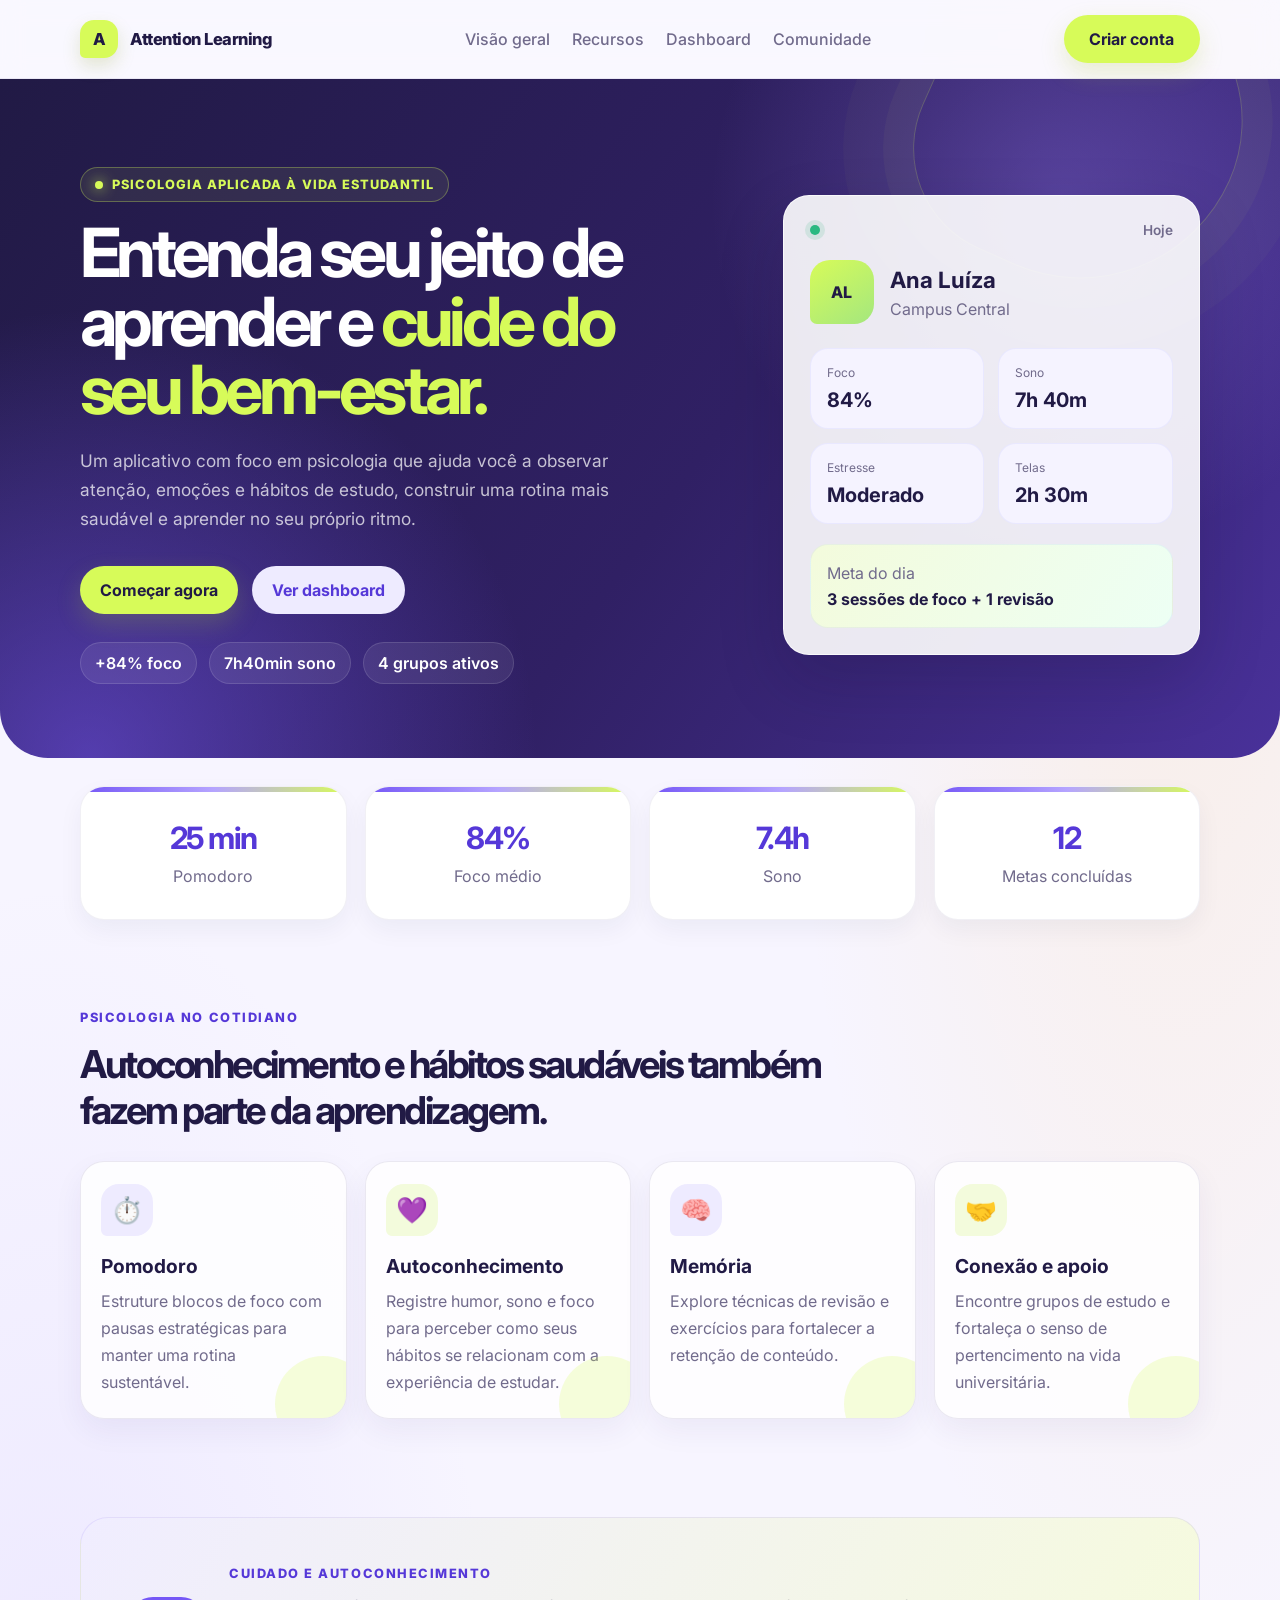
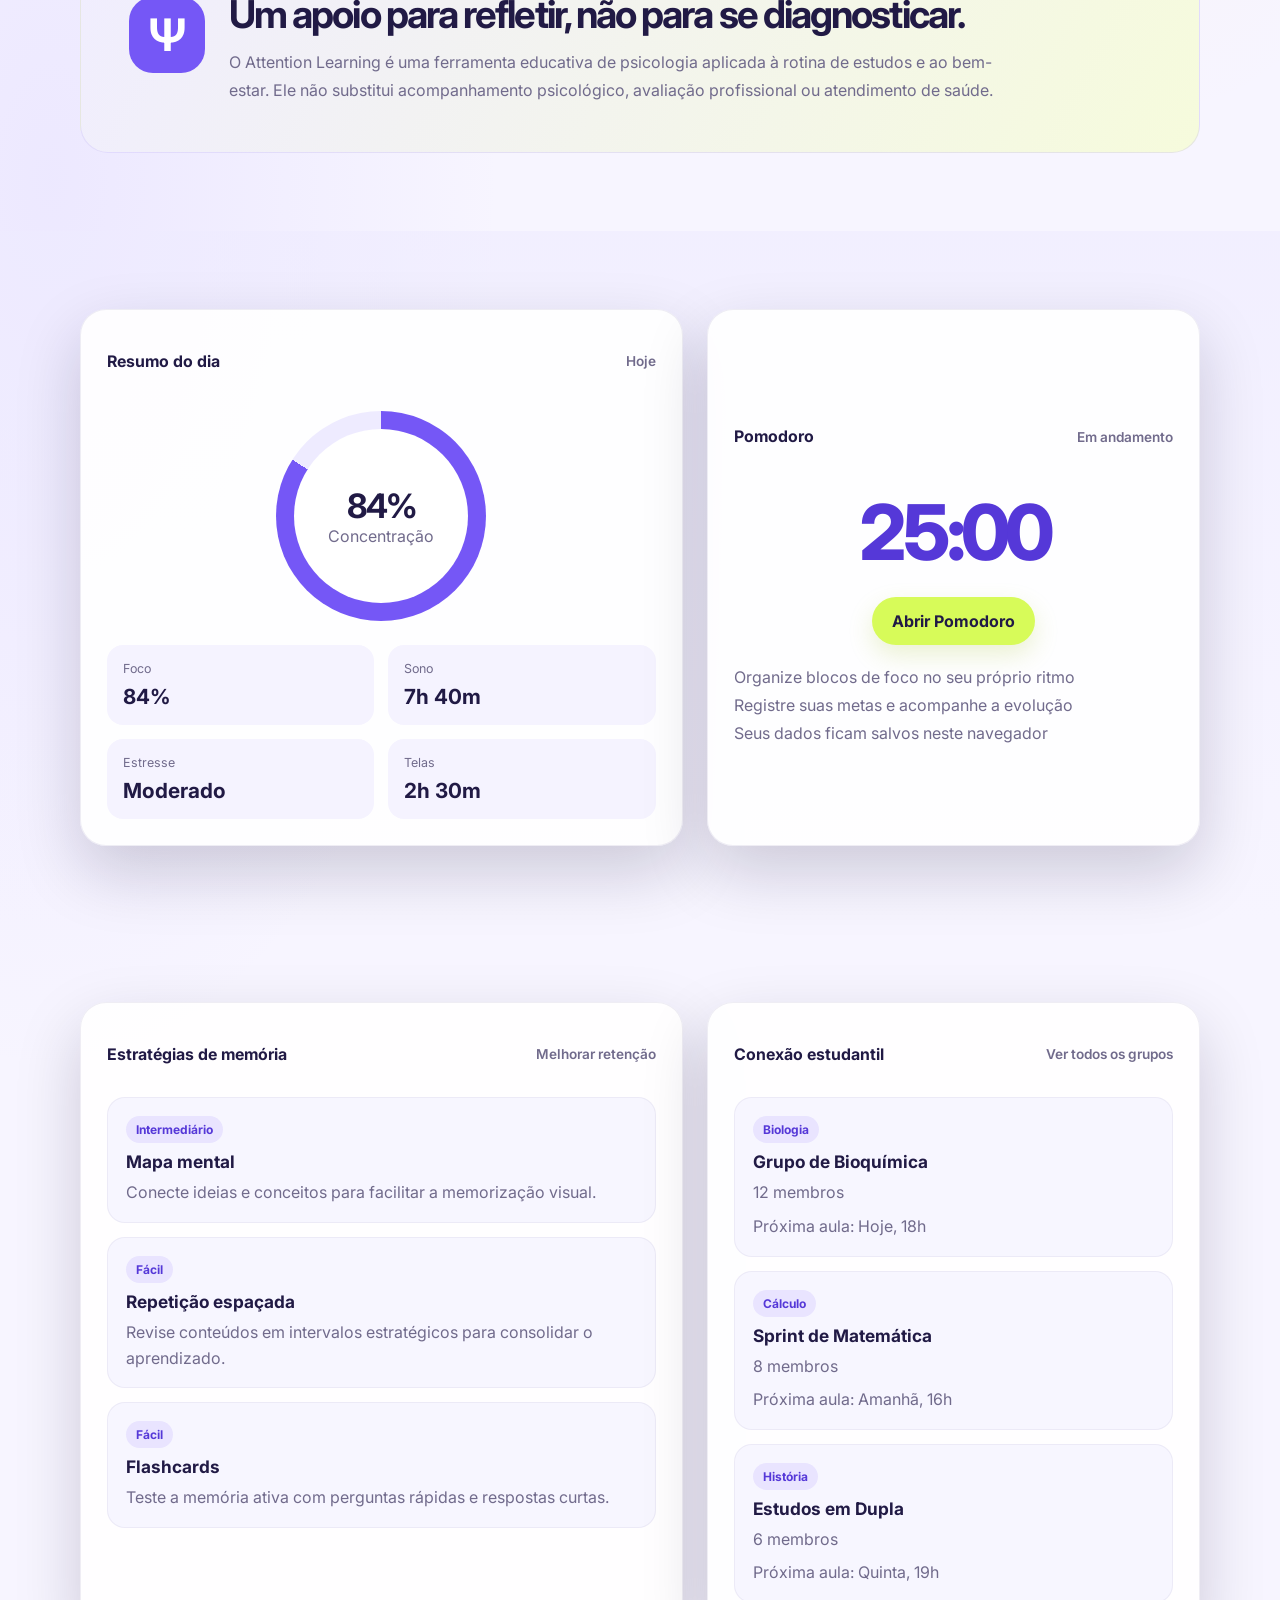
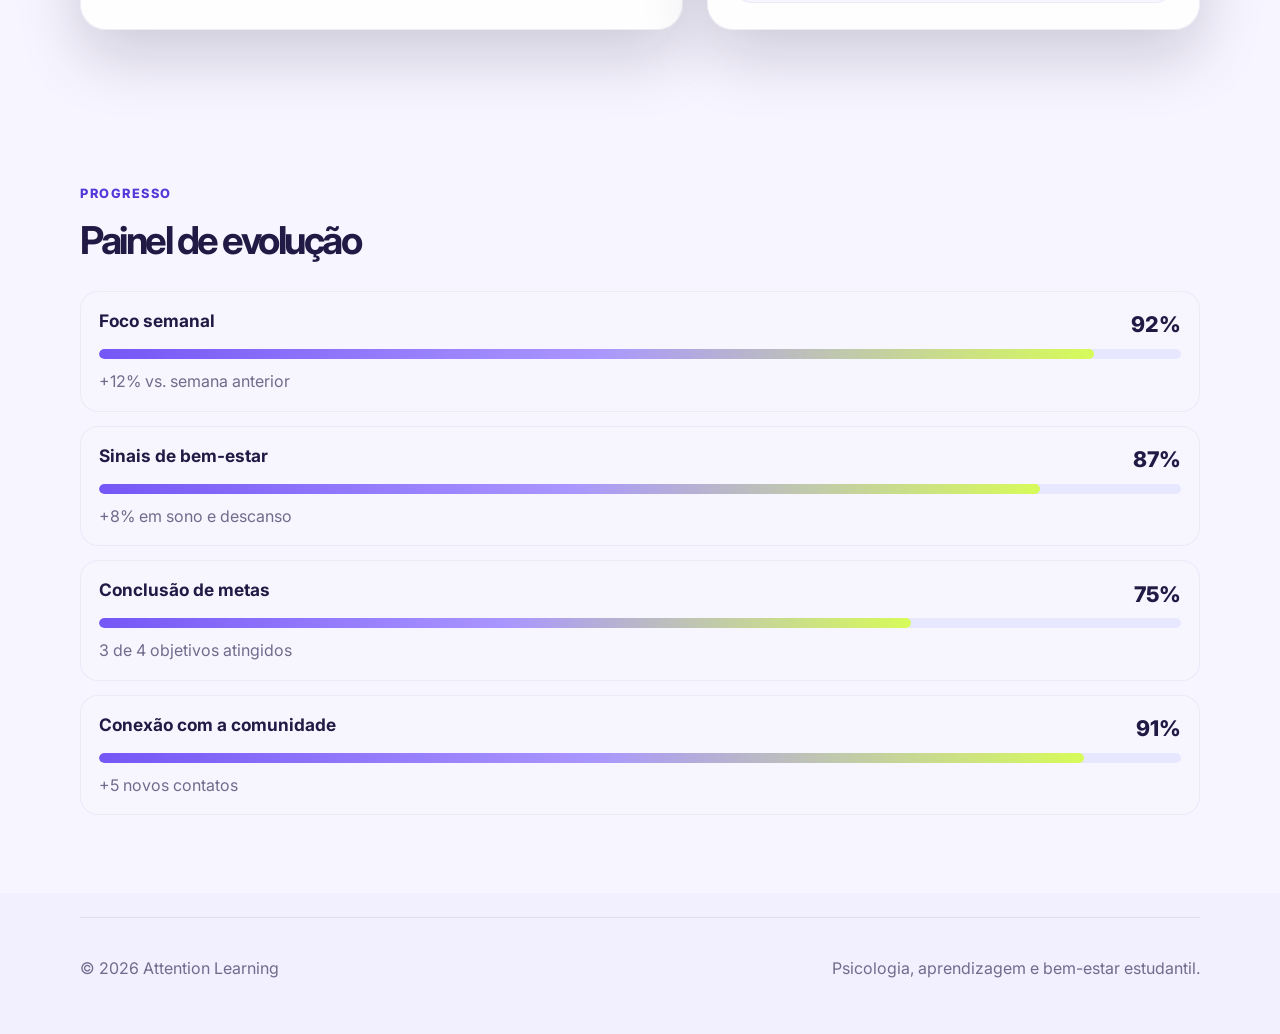
==== index.html @ 8633ffe1 "Publish responsive student website Co-authored-by: Copilot App <223556219+Copilot@users.noreply.gith" ====
<!DOCTYPE html>
<html lang="pt-BR">
  <head>
    <meta charset="UTF-8" />
    <meta name="viewport" content="width=device-width, initial-scale=1.0" />
    <title>Attention Learning</title>
    <meta
      name="description"
      content="Attention Learning é um aplicativo de psicologia aplicada à aprendizagem e ao bem-estar estudantil, com ferramentas de autoconhecimento e hábitos de estudo."
    />
    <link rel="preconnect" href="https://fonts.googleapis.com" />
    <link rel="preconnect" href="https://fonts.gstatic.com" crossorigin />
    <link
      href="https://fonts.googleapis.com/css2?family=Inter:wght@400;500;600;700;800;900&display=swap"
      rel="stylesheet"
    />
    <link rel="stylesheet" href="styles.css" />
  </head>
  <body>
    <header class="site-header">
      <div class="container nav-wrap">
        <div class="brand">
          <div class="brand-mark">A</div>
          <span>Attention Learning</span>
        </div>
        <nav class="main-nav" aria-label="Navegação principal">
          <a href="#overview">Visão geral</a>
          <a href="#features">Recursos</a>
          <a href="dashboard.html">Dashboard</a>
          <a href="comunidade.html">Comunidade</a>
        </nav>
        <a class="btn btn-primary" href="cadastro.html">Criar conta</a>
      </div>
    </header>

    <main>
      <section class="hero">
        <div class="container hero-grid">
          <div class="hero-copy">
            <p class="eyebrow">Psicologia aplicada à vida estudantil</p>
            <h1>Entenda seu jeito de aprender e <span class="headline-highlight">cuide do seu bem-estar.</span></h1>
            <p class="lead">
              Um aplicativo com foco em psicologia que ajuda você a observar atenção, emoções e hábitos
              de estudo, construir uma rotina mais saudável e aprender no seu próprio ritmo.
            </p>
            <div class="hero-actions">
              <a class="btn btn-primary" href="cadastro.html">Começar agora</a>
              <a class="btn btn-secondary" href="dashboard.html">Ver dashboard</a>
            </div>
            <ul class="hero-pills" aria-label="Principais indicadores">
              <li>+84% foco</li>
              <li>7h40min sono</li>
              <li>4 grupos ativos</li>
            </ul>
          </div>

          <div class="hero-card" aria-label="Resumo do aluno">
            <div class="card-topline">
              <span class="status-dot"></span>
              <span>Hoje</span>
            </div>
            <div class="student-profile">
              <div class="avatar">AL</div>
              <div>
                <h2 id="studentName">Ana Luíza</h2>
                <p id="studentCampus">Campus Central</p>
              </div>
            </div>

            <div class="metric-list" id="heroMetrics"></div>

            <div class="resolution-box">
              <span>Meta do dia</span>
              <strong>3 sessões de foco + 1 revisão</strong>
            </div>
          </div>
        </div>
      </section>

      <section id="overview" class="stats-band">
        <div class="container stats-grid">
          <article>
            <strong>25 min</strong>
            <span>Pomodoro</span>
          </article>
          <article>
            <strong>84%</strong>
            <span>Foco médio</span>
          </article>
          <article>
            <strong>7.4h</strong>
            <span>Sono</span>
          </article>
          <article>
            <strong>12</strong>
            <span>Metas concluídas</span>
          </article>
        </div>
      </section>

      <section id="features" class="section">
        <div class="container">
          <div class="section-heading">
            <p class="eyebrow">Psicologia no cotidiano</p>
            <h2>Autoconhecimento e hábitos saudáveis também fazem parte da aprendizagem.</h2>
          </div>
          <div class="feature-grid" id="featureGrid"></div>
        </div>
      </section>

      <section class="section psychology-note">
        <div class="container psychology-note-inner">
          <div class="psychology-symbol" aria-hidden="true">Ψ</div>
          <div>
            <p class="eyebrow">Cuidado e autoconhecimento</p>
            <h2>Um apoio para refletir, não para se diagnosticar.</h2>
            <p>O Attention Learning é uma ferramenta educativa de psicologia aplicada à rotina de estudos e ao bem-estar. Ele não substitui acompanhamento psicológico, avaliação profissional ou atendimento de saúde.</p>
          </div>
        </div>
      </section>

      <section id="dashboard" class="section alt-bg">
        <div class="container dashboard-grid">
          <div class="panel overview-panel">
            <div class="panel-header">
              <h3>Resumo do dia</h3>
              <span>Hoje</span>
            </div>
            <div class="ring-wrap">
              <div class="ring-chart">
                <div>
                  <strong>84%</strong>
                  <span>Concentração</span>
                </div>
              </div>
            </div>
            <div class="mini-metrics" id="daySummary"></div>
          </div>

          <div class="panel timer-panel">
            <div class="panel-header">
              <h3>Pomodoro</h3>
              <span>Em andamento</span>
            </div>
            <div class="timer-display" id="pomodoroTimer">25:00</div>
            <div class="timer-actions">
              <a class="btn btn-primary" href="dashboard.html">Abrir Pomodoro</a>
            </div>
            <ul class="timer-list">
              <li>Organize blocos de foco no seu próprio ritmo</li>
              <li>Registre suas metas e acompanhe a evolução</li>
              <li>Seus dados ficam salvos neste navegador</li>
            </ul>
          </div>
        </div>
      </section>

      <section class="section">
        <div class="container split-layout">
          <div class="panel memory-panel">
            <div class="panel-header">
              <h3>Estratégias de memória</h3>
              <span>Melhorar retenção</span>
            </div>
            <div id="memoryExercises" class="exercise-list"></div>
          </div>

          <div class="panel community-panel" id="community">
            <div class="panel-header">
              <h3>Conexão estudantil</h3>
              <a href="comunidade.html">Ver todos os grupos</a>
            </div>
            <div id="studyGroups" class="group-list"></div>
          </div>
        </div>
      </section>

      <section class="section progress-section">
        <div class="container">
          <div class="section-heading">
            <p class="eyebrow">Progresso</p>
            <h2>Painel de evolução</h2>
          </div>
          <div id="progressBoard" class="progress-board"></div>
        </div>
      </section>
    </main>

    <footer class="site-footer">
      <div class="container footer-row">
        <p>© <span id="currentYear"></span> Attention Learning</p>
        <p>Psicologia, aprendizagem e bem-estar estudantil.</p>
      </div>
    </footer>

    <script src="script.js"></script>
  </body>
</html>
---- styles.css ----
:root {
  --bg: #f5f7ff;
  --panel: #ffffff;
  --panel-alt: #eef3ff;
  --primary: #5b6cff;
  --primary-dark: #404fe3;
  --secondary: #1f2a44;
  --accent: #f9b84f;
  --success: #36b37e;
  --text: #1b2340;
  --muted: #677390;
  --border: rgba(36, 52, 90, 0.08);
  --shadow: 0 20px 45px rgba(57, 72, 145, 0.12);
}

* {
  box-sizing: border-box;
}

html {
  scroll-behavior: smooth;
}

body {
  margin: 0;
  font-family: "Inter", sans-serif;
  background: linear-gradient(180deg, #eef4ff 0%, #f8f9ff 100%);
  color: var(--text);
}

img {
  max-width: 100%;
  display: block;
}

a {
  color: inherit;
  text-decoration: none;
}

button {
  font: inherit;
  border: none;
  cursor: pointer;
}

.container {
  width: min(1120px, calc(100% - 32px));
  margin: 0 auto;
}

.site-header {
  position: sticky;
  top: 0;
  z-index: 10;
  backdrop-filter: blur(12px);
  background: rgba(245, 247, 255, 0.8);
  border-bottom: 1px solid var(--border);
}

.nav-wrap {
  display: flex;
  align-items: center;
  justify-content: space-between;
  min-height: 78px;
  gap: 20px;
}

.brand {
  display: inline-flex;
  align-items: center;
  gap: 12px;
  font-weight: 800;
  letter-spacing: -0.03em;
}

.brand-mark {
  display: grid;
  place-items: center;
  width: 38px;
  height: 38px;
  border-radius: 12px;
  background: linear-gradient(135deg, var(--primary), #7a8cff);
  color: white;
  box-shadow: var(--shadow);
}

.main-nav {
  display: flex;
  align-items: center;
  gap: 22px;
  color: var(--muted);
  font-weight: 500;
}

.main-nav a:hover {
  color: var(--text);
}

.btn {
  display: inline-flex;
  align-items: center;
  justify-content: center;
  min-width: 136px;
  height: 48px;
  padding: 0 20px;
  border-radius: 14px;
  font-weight: 700;
  transition: transform 0.2s ease, box-shadow 0.2s ease;
}

.btn:hover {
  transform: translateY(-1px);
}

.btn-primary {
  background: linear-gradient(135deg, var(--primary), #7a8cff);
  color: white;
  box-shadow: 0 16px 26px rgba(91, 108, 255, 0.28);
}

.btn-secondary {
  background: rgba(91, 108, 255, 0.08);
  color: var(--primary-dark);
}

.hero {
  padding: 72px 0 50px;
}

.hero-grid {
  display: grid;
  grid-template-columns: 1.2fr 0.8fr;
  gap: 24px;
  align-items: center;
}

.eyebrow {
  margin: 0 0 16px;
  color: var(--primary-dark);
  text-transform: uppercase;
  letter-spacing: 0.12em;
  font-size: 0.8rem;
  font-weight: 800;
}

.hero-copy h1 {
  margin: 0;
  font-size: clamp(2.5rem, 4vw, 4.5rem);
  line-height: 0.98;
  letter-spacing: -0.06em;
  max-width: 620px;
}

.lead {
  margin: 22px 0 0;
  max-width: 620px;
  font-size: 1.08rem;
  line-height: 1.7;
  color: var(--muted);
}

.hero-actions {
  display: flex;
  flex-wrap: wrap;
  gap: 14px;
  margin-top: 28px;
}

.hero-pills {
  margin: 28px 0 0;
  padding: 0;
  list-style: none;
  display: flex;
  flex-wrap: wrap;
  gap: 12px;
}

.hero-pills li {
  background: rgba(91, 108, 255, 0.08);
  color: var(--primary-dark);
  border: 1px solid rgba(91, 108, 255, 0.12);
  border-radius: 999px;
  padding: 10px 14px;
  font-weight: 600;
}

.hero-card,
.panel {
  background: rgba(255, 255, 255, 0.9);
  border: 1px solid var(--border);
  border-radius: 28px;
  box-shadow: var(--shadow);
}

.hero-card {
  padding: 22px;
}

.card-topline,
.panel-header {
  display: flex;
  justify-content: space-between;
  align-items: center;
  gap: 12px;
  color: var(--muted);
  font-size: 0.85rem;
  font-weight: 600;
}

.status-dot {
  display: inline-block;
  width: 10px;
  height: 10px;
  border-radius: 50%;
  background: var(--success);
  box-shadow: 0 0 0 5px rgba(54, 179, 126, 0.15);
}

.student-profile {
  display: flex;
  align-items: center;
  gap: 16px;
  margin-top: 22px;
}

.avatar {
  display: grid;
  place-items: center;
  width: 64px;
  height: 64px;
  border-radius: 20px;
  background: linear-gradient(135deg, #ffbf69, #ff8a7d);
  color: #18213b;
  font-weight: 800;
}

.student-profile h2 {
  margin: 0;
  font-size: 1.4rem;
}

.student-profile p {
  margin: 6px 0 0;
  color: var(--muted);
}

.metric-list {
  display: grid;
  grid-template-columns: repeat(2, minmax(0, 1fr));
  gap: 14px;
  margin-top: 24px;
}

.metric-item {
  background: var(--panel-alt);
  border: 1px solid rgba(91, 108, 255, 0.08);
  border-radius: 18px;
  padding: 16px;
}

.metric-item label {
  display: block;
  font-size: 0.75rem;
  color: var(--muted);
  margin-bottom: 8px;
}

.metric-item strong {
  font-size: 1.25rem;
}

.resolution-box {
  margin-top: 20px;
  padding: 18px 16px;
  background: linear-gradient(135deg, rgba(91, 108, 255, 0.08), rgba(101, 194, 255, 0.05));
  border-radius: 18px;
  border: 1px solid rgba(91, 108, 255, 0.08);
}

.resolution-box span {
  display: block;
  color: var(--muted);
  margin-bottom: 6px;
}

.stats-band {
  padding: 0 0 12px;
}

.stats-grid {
  display: grid;
  grid-template-columns: repeat(4, minmax(0, 1fr));
  gap: 18px;
}

.stats-grid article {
  display: flex;
  flex-direction: column;
  align-items: center;
  justify-content: center;
  gap: 10px;
  min-height: 120px;
  background: rgba(255, 255, 255, 0.75);
  border: 1px solid var(--border);
  border-radius: 22px;
  box-shadow: 0 10px 24px rgba(25, 39, 78, 0.05);
}

.stats-grid strong {
  font-size: clamp(1.5rem, 2vw, 2.1rem);
  letter-spacing: -0.05em;
}

.stats-grid span {
  color: var(--muted);
}

.section {
  padding: 64px 0;
}

.alt-bg {
  background: rgba(115, 128, 255, 0.03);
}

.section-heading {
  margin-bottom: 28px;
}

.section-heading h2 {
  margin: 0;
  font-size: clamp(2rem, 3vw, 3rem);
  letter-spacing: -0.065em;
}

.feature-grid {
  display: grid;
  grid-template-columns: repeat(4, minmax(0, 1fr));
  gap: 18px;
}

.feature-card {
  padding: 22px 20px;
  border-radius: 22px;
  background: rgba(255, 255, 255, 0.82);
  border: 1px solid var(--border);
  box-shadow: 0 10px 24px rgba(25, 39, 78, 0.04);
}

.feature-emoji {
  display: inline-grid;
  place-items: center;
  width: 52px;
  height: 52px;
  background: rgba(91, 108, 255, 0.08);
  border-radius: 16px;
  font-size: 1.6rem;
}

.feature-card h3 {
  margin: 18px 0 10px;
  font-size: 1.2rem;
}

.feature-card p {
  margin: 0;
  line-height: 1.7;
  color: var(--muted);
}

.dashboard-grid,
.split-layout {
  display: grid;
  grid-template-columns: 1.1fr 0.9fr;
  gap: 24px;
}

.panel {
  padding: 26px;
}

.ring-wrap {
  display: grid;
  place-items: center;
  margin: 24px 0;
}

.ring-chart {
  display: grid;
  place-items: center;
  width: 210px;
  height: 210px;
  border-radius: 50%;
  background: conic-gradient(var(--primary) 0 84%, rgba(91, 108, 255, 0.12) 84% 100%);
  position: relative;
}

.ring-chart::before {
  content: "";
  position: absolute;
  inset: 18px;
  border-radius: 50%;
  background: white;
}

.ring-chart div {
  position: relative;
  text-align: center;
  z-index: 1;
}

.ring-chart strong {
  display: block;
  font-size: 2.1rem;
  letter-spacing: -0.06em;
}

.ring-chart span {
  color: var(--muted);
}

.mini-metrics {
  display: grid;
  grid-template-columns: repeat(2, minmax(0, 1fr));
  gap: 14px;
}

.mini-metric {
  background: var(--panel-alt);
  border-radius: 16px;
  padding: 16px;
}

.mini-metric label {
  display: block;
  color: var(--muted);
  font-size: 0.78rem;
  margin-bottom: 8px;
}

.mini-metric strong {
  font-size: 1.3rem;
}

.timer-panel {
  display: flex;
  flex-direction: column;
  justify-content: center;
}

.timer-display {
  margin: 24px 0 18px;
  text-align: center;
  font-size: clamp(2.8rem, 6vw, 5rem);
  font-weight: 800;
  letter-spacing: -0.08em;
  color: var(--secondary);
}

.timer-actions {
  display: flex;
  gap: 12px;
  justify-content: center;
  flex-wrap: wrap;
}

.timer-list {
  list-style: none;
  margin: 22px 0 0;
  padding: 0;
  color: var(--muted);
  display: grid;
  gap: 8px;
}

.exercise-list,
.group-list,
.progress-board {
  display: grid;
  gap: 14px;
  margin-top: 18px;
}

.exercise-card,
.group-card,
.progress-card {
  background: var(--panel-alt);
  border: 1px solid rgba(91, 108, 255, 0.08);
  border-radius: 18px;
  padding: 18px 18px 16px;
}

.exercise-card h4,
.group-card h4,
.progress-card h4 {
  margin: 0 0 8px;
  font-size: 1.08rem;
}

.exercise-card .tag,
.group-card .tag {
  display: inline-block;
  margin-bottom: 8px;
  padding: 6px 10px;
  border-radius: 999px;
  background: rgba(91, 108, 255, 0.08);
  color: var(--primary-dark);
  font-size: 0.75rem;
  font-weight: 700;
}

.exercise-card p,
.group-card p,
.progress-card p {
  margin: 0;
  color: var(--muted);
  line-height: 1.6;
}

.group-card .meta {
  color: var(--muted);
  margin-top: 8px;
}

.progress-card {
  display: grid;
  grid-template-columns: 1fr auto;
  gap: 10px 18px;
  align-items: center;
}

.progress-value {
  font-size: 1.35rem;
  font-weight: 800;
}

.progress-bar {
  grid-column: 1 / -1;
  width: 100%;
  height: 10px;
  background: rgba(91, 108, 255, 0.1);
  border-radius: 999px;
  overflow: hidden;
}

.progress-track {
  display: block;
  height: 100%;
  border-radius: inherit;
  background: linear-gradient(90deg, var(--primary), #6ec8ff);
}

.site-footer {
  padding: 24px 0 40px;
}

.footer-row {
  display: flex;
  justify-content: space-between;
  gap: 12px;
  color: var(--muted);
  border-top: 1px solid var(--border);
  padding-top: 24px;
}

@media (max-width: 920px) {
  .hero-grid,
  .dashboard-grid,
  .split-layout,
  .feature-grid,
  .stats-grid {
    grid-template-columns: 1fr 1fr;
  }

  .hero-grid {
    grid-template-columns: 1fr;
  }

  .main-nav {
    display: flex;
    flex-wrap: wrap;
    justify-content: center;
    gap: 12px;
    font-size: 0.88rem;
  }
}

@media (max-width: 640px) {
  .feature-grid,
  .stats-grid,
  .dashboard-grid,
  .split-layout,
  .mini-metrics,
  .metric-list {
    grid-template-columns: 1fr;
  }

  .nav-wrap {
    min-height: 68px;
    flex-wrap: wrap;
    padding: 12px 0;
  }

  .brand {
    font-size: 0.9rem;
  }

  .nav-wrap > .btn {
    min-width: 110px;
    width: auto;
    height: 42px;
    padding: 0 12px;
    font-size: 0.85rem;
  }

  .main-nav {
    order: 3;
    width: 100%;
    justify-content: flex-start;
    overflow-x: auto;
    flex-wrap: nowrap;
    padding: 6px 0 2px;
  }

  .main-nav a {
    white-space: nowrap;
  }

  .hero {
    padding-top: 48px;
  }

  .hero-actions,
  .timer-actions,
  .footer-row {
    flex-direction: column;
    align-items: stretch;
  }

  .btn {
    width: 100%;
  }
}

.signup-layout {
  display: grid;
  grid-template-columns: 1fr 0.8fr;
  align-items: center;
  gap: 48px;
  min-height: 65vh;
}

.signup-intro h1,
.page-heading h1 {
  margin: 0;
  max-width: 720px;
  font-size: clamp(2.4rem, 5vw, 4rem);
  line-height: 1;
  letter-spacing: -0.065em;
}

.signup-note,
.storage-notice {
  margin-top: 24px;
  padding: 16px 18px;
  border: 1px solid rgba(91, 108, 255, 0.12);
  border-radius: 16px;
  background: rgba(91, 108, 255, 0.06);
  color: var(--muted);
  line-height: 1.6;
}

.signup-note strong {
  color: var(--text);
}

.signup-note p {
  margin: 6px 0 0;
}

.form-panel {
  display: grid;
  gap: 12px;
}

.form-panel h2 {
  margin: 0 0 8px;
}

.form-panel label,
.diary-form label,
.search-field span {
  color: var(--text);
  font-size: 0.9rem;
  font-weight: 700;
}

.form-panel input,
.diary-form input:not([type="range"]),
.diary-form select,
.search-field input,
.search-field select {
  width: 100%;
  min-height: 48px;
  padding: 0 14px;
  border: 1px solid rgba(36, 52, 90, 0.16);
  border-radius: 12px;
  background: #fff;
  color: var(--text);
  font: inherit;
}

.form-panel input:focus,
.diary-form input:focus,
.diary-form select:focus,
.search-field input:focus,
.search-field select:focus {
  outline: 3px solid rgba(91, 108, 255, 0.2);
  border-color: var(--primary);
}

.form-panel .btn,
.diary-form .btn {
  margin-top: 10px;
}

.form-message {
  min-height: 1.4em;
  margin: 0;
  color: var(--primary-dark);
  font-size: 0.9rem;
}

.form-footnote,
.muted-copy {
  color: var(--muted);
  font-size: 0.88rem;
  line-height: 1.6;
}

.form-footnote {
  margin: 0;
}

.page-heading {
  display: flex;
  justify-content: space-between;
  align-items: end;
  gap: 24px;
  margin-bottom: 24px;
}

.page-heading .lead {
  margin-top: 14px;
}

.dashboard-stats {
  margin: 24px auto;
}

.dashboard-workspace {
  grid-template-columns: 1fr 1fr;
  align-items: stretch;
}

.dashboard-workspace h2,
.dashboard-lower h2 {
  margin: 0;
  font-size: 1.25rem;
}

.timer-presets {
  display: flex;
  justify-content: center;
  gap: 10px;
  flex-wrap: wrap;
}

.preset-button {
  padding: 10px 14px;
  border: 1px solid rgba(91, 108, 255, 0.16);
  border-radius: 999px;
  background: transparent;
  color: var(--primary-dark);
  font-weight: 700;
}

.preset-button.is-active {
  background: var(--primary);
  border-color: var(--primary);
  color: white;
}

.goal-list {
  display: grid;
  gap: 12px;
  margin-top: 20px;
}

.goal-item {
  display: flex;
  align-items: flex-start;
  gap: 12px;
  padding: 16px;
  border: 1px solid var(--border);
  border-radius: 16px;
  background: #fbfcff;
  cursor: pointer;
}

.goal-item input {
  width: 20px;
  height: 20px;
  margin: 2px 0 0;
  accent-color: var(--primary);
}

.goal-item strong,
.goal-item small {
  display: block;
}

.goal-item small {
  margin-top: 5px;
  color: var(--muted);
}

.dashboard-lower {
  margin-top: 24px;
}

.diary-form {
  display: grid;
  gap: 12px;
  margin-top: 20px;
}

.diary-form input[type="range"] {
  width: 100%;
  accent-color: var(--primary);
}

.dashboard-page .progress-board {
  grid-template-columns: 1fr;
}

.community-tools {
  display: grid;
  grid-template-columns: 2fr 1fr;
  gap: 16px;
  margin: 28px 0 12px;
}

.search-field {
  display: grid;
  gap: 8px;
}

.community-grid {
  display: grid;
  grid-template-columns: repeat(3, minmax(0, 1fr));
  gap: 18px;
  margin-top: 18px;
}

.community-card {
  display: flex;
  flex-direction: column;
  align-items: flex-start;
  min-height: 250px;
}

.community-card h2 {
  margin: 0 0 10px;
  font-size: 1.2rem;
}

.community-card .meta {
  margin: 14px 0 18px;
}

.community-card .btn {
  margin-top: auto;
}

.empty-state {
  padding: 24px;
  border: 1px dashed rgba(36, 52, 90, 0.2);
  border-radius: 18px;
  color: var(--muted);
  text-align: center;
}

.storage-notice {
  margin: 0;
}

[hidden] {
  display: none !important;
}

@media (max-width: 920px) {
  .signup-layout,
  .community-grid {
    grid-template-columns: 1fr 1fr;
  }

  .signup-layout {
    gap: 24px;
  }

  .community-grid {
    grid-template-columns: repeat(2, minmax(0, 1fr));
  }
}

@media (max-width: 640px) {
  .signup-layout,
  .dashboard-workspace,
  .community-tools,
  .community-grid {
    grid-template-columns: 1fr;
  }

  .page-heading {
    align-items: stretch;
    flex-direction: column;
  }

  .page-heading .btn {
    width: 100%;
  }

  .community-card {
    min-height: auto;
  }
}

:root {
  --bg: #f7f5ff;
  --panel: #ffffff;
  --panel-alt: #f1efff;
  --primary: #7557f6;
  --primary-dark: #5538d8;
  --secondary: #211a45;
  --accent: #d7fb59;
  --success: #29b981;
  --text: #211a45;
  --muted: #716b8c;
  --border: rgba(57, 42, 117, 0.1);
  --shadow: 0 22px 55px rgba(48, 34, 111, 0.12);
}

body {
  background:
    radial-gradient(ellipse at 92% 10%, rgba(255, 202, 117, 0.18), transparent 25rem),
    radial-gradient(ellipse at 4% 42%, rgba(173, 155, 255, 0.14), transparent 28rem),
    #f7f5ff;
}

.site-header {
  background: rgba(250, 249, 255, 0.88);
  border-bottom-color: rgba(57, 42, 117, 0.08);
}

.brand {
  font-size: 1.03rem;
}

.brand-mark {
  border-radius: 14px 14px 14px 5px;
  background: var(--accent);
  color: var(--secondary);
  box-shadow: 0 8px 18px rgba(133, 153, 32, 0.2);
}

.main-nav a {
  position: relative;
  padding: 8px 0;
  transition: color 0.18s ease;
}

.main-nav a:hover,
.main-nav a[aria-current="page"] {
  color: var(--primary-dark);
}

.main-nav a[aria-current="page"]::after {
  position: absolute;
  right: 0;
  bottom: 1px;
  left: 0;
  height: 3px;
  border-radius: 99px;
  background: var(--accent);
  content: "";
}

.btn {
  border-radius: 999px;
}

.btn-primary {
  background: var(--accent);
  color: var(--secondary);
  box-shadow: 0 10px 24px rgba(169, 197, 50, 0.22);
}

.btn-primary:hover {
  box-shadow: 0 14px 28px rgba(169, 197, 50, 0.34);
}

.btn-secondary {
  background: #eeebff;
  color: var(--primary-dark);
}

.hero {
  position: relative;
  overflow: hidden;
  padding: 88px 0 74px;
  background:
    radial-gradient(circle at 83% 18%, rgba(161, 133, 255, 0.32), transparent 22rem),
    radial-gradient(circle at 7% 100%, rgba(119, 87, 246, 0.55), transparent 28rem),
    linear-gradient(125deg, #211a45 0%, #302064 55%, #49319a 100%);
  border-radius: 0 0 48px 48px;
}

.hero::after {
  position: absolute;
  top: -110px;
  right: max(2%, calc((100vw - 1200px) / 2));
  width: 310px;
  height: 310px;
  border: 1px solid rgba(215, 251, 89, 0.22);
  border-radius: 46% 54% 60% 40%;
  box-shadow: 0 0 0 30px rgba(215, 251, 89, 0.035), 0 0 0 70px rgba(215, 251, 89, 0.025);
  content: "";
  transform: rotate(24deg);
  pointer-events: none;
}

.hero-grid {
  position: relative;
  z-index: 1;
  gap: clamp(32px, 6vw, 82px);
}

.hero-copy .eyebrow {
  display: inline-flex;
  align-items: center;
  gap: 9px;
  padding: 9px 14px;
  border: 1px solid rgba(215, 251, 89, 0.3);
  border-radius: 999px;
  background: rgba(215, 251, 89, 0.08);
  color: var(--accent);
  letter-spacing: 0.08em;
}

.hero-copy .eyebrow::before {
  width: 8px;
  height: 8px;
  border-radius: 50%;
  background: var(--accent);
  content: "";
  box-shadow: 0 0 14px var(--accent);
}

.hero-copy h1 {
  max-width: 680px;
  color: #fff;
  font-size: clamp(2.8rem, 5.3vw, 5.2rem);
  line-height: 1.01;
  letter-spacing: -0.07em;
}

.headline-highlight {
  color: var(--accent);
}

.hero-copy .lead {
  max-width: 570px;
  color: rgba(255, 255, 255, 0.73);
}

.hero-actions {
  margin-top: 32px;
}

.hero-pills li {
  border-color: rgba(255, 255, 255, 0.13);
  background: rgba(255, 255, 255, 0.08);
  color: #fff;
}

.hero-card,
.panel {
  border-color: rgba(255, 255, 255, 0.72);
  border-radius: 26px;
  box-shadow: 0 26px 65px rgba(15, 11, 42, 0.18);
}

.hero-card {
  padding: 26px;
}

.hero-card .avatar {
  border-radius: 20px 20px 20px 7px;
  background: linear-gradient(145deg, #d7fb59, #a4e77e);
  color: var(--secondary);
}

.metric-item {
  background: #f5f3ff;
}

.resolution-box {
  background: linear-gradient(120deg, #f3fbdc, #edfff4);
}

.stats-band {
  padding: 28px 0 12px;
}

.stats-grid article {
  position: relative;
  overflow: hidden;
  min-height: 134px;
  border: 1px solid rgba(57, 42, 117, 0.07);
  border-radius: 24px;
  background: #fff;
  transition: transform 0.2s ease, box-shadow 0.2s ease;
}

.stats-grid article::before {
  position: absolute;
  top: 0;
  left: 0;
  width: 100%;
  height: 5px;
  background: linear-gradient(90deg, var(--primary), #b5a4ff, var(--accent));
  content: "";
}

.stats-grid article:hover,
.feature-card:hover,
.exercise-card:hover,
.group-card:hover {
  transform: translateY(-4px);
  box-shadow: 0 20px 40px rgba(48, 34, 111, 0.12);
}

.stats-grid strong {
  color: var(--primary-dark);
  font-size: clamp(1.8rem, 2.4vw, 2.3rem);
}

.section {
  padding: 78px 0;
}

.section-heading .eyebrow,
.page-heading .eyebrow,
.signup-intro .eyebrow {
  color: var(--primary-dark);
}

.section-heading h2 {
  max-width: 760px;
}

.feature-card {
  position: relative;
  overflow: hidden;
  border-radius: 24px;
  box-shadow: 0 12px 30px rgba(48, 34, 111, 0.06);
  transition: transform 0.2s ease, box-shadow 0.2s ease;
}

.feature-card::after {
  position: absolute;
  right: -25px;
  bottom: -34px;
  width: 96px;
  height: 96px;
  border-radius: 50%;
  background: rgba(215, 251, 89, 0.22);
  content: "";
}

.feature-emoji {
  border-radius: 18px 18px 18px 6px;
  background: #eeebff;
}

.feature-card:nth-child(even) .feature-emoji {
  background: #f3fbdc;
}

.alt-bg {
  background: linear-gradient(180deg, rgba(238, 235, 255, 0.6), rgba(247, 245, 255, 0));
}

.panel {
  border-color: rgba(57, 42, 117, 0.08);
}

.panel-header {
  color: var(--muted);
}

.panel-header h2,
.panel-header h3 {
  color: var(--text);
}

.ring-chart {
  background: conic-gradient(var(--primary) 0 84%, #eeebff 84% 100%);
}

.mini-metric {
  background: #f5f3ff;
}

.timer-display {
  color: var(--primary-dark);
  font-variant-numeric: tabular-nums;
}

.exercise-card,
.group-card,
.progress-card {
  border-color: rgba(57, 42, 117, 0.06);
  background: #f7f6ff;
  transition: transform 0.2s ease, box-shadow 0.2s ease;
}

.exercise-card .tag,
.group-card .tag {
  border-radius: 999px;
  background: #e9e4ff;
}

.progress-track {
  background: linear-gradient(90deg, var(--primary), #aa96ff, var(--accent));
}

.signup-intro h1,
.page-heading h1 {
  color: var(--secondary);
}

.form-panel,
.signup-note,
.storage-notice {
  border-radius: 24px;
}

.form-panel {
  box-shadow: 0 24px 60px rgba(48, 34, 111, 0.1);
}

.goal-item {
  border-radius: 18px;
  transition: background 0.18s ease, border-color 0.18s ease;
}

.goal-item:has(input:checked) {
  border-color: rgba(117, 87, 246, 0.28);
  background: #f2efff;
}

.preset-button {
  border-radius: 999px;
  background: #f6f4ff;
}

.preset-button.is-active {
  background: var(--primary);
}

.community-card {
  border-radius: 24px;
}

.community-card .btn-secondary {
  box-shadow: inset 0 0 0 1px rgba(117, 87, 246, 0.16);
}

.site-footer {
  background: rgba(238, 235, 255, 0.5);
}

@media (max-width: 640px) {
  .hero {
    padding: 58px 0 52px;
    border-radius: 0 0 30px 30px;
  }

  .hero-copy h1 {
    font-size: clamp(2.5rem, 12vw, 3.6rem);
  }

  .section {
    padding: 58px 0;
  }

  .stats-band {
    padding-top: 18px;
  }
}

.psychology-note {
  padding-top: 20px;
}

.psychology-note-inner {
  display: grid;
  grid-template-columns: auto 1fr;
  align-items: center;
  gap: 24px;
  padding: clamp(24px, 5vw, 48px);
  border: 1px solid rgba(117, 87, 246, 0.12);
  border-radius: 28px;
  background: linear-gradient(120deg, #f0edff, #f6fbdc);
}

.psychology-symbol {
  display: grid;
  place-items: center;
  width: 76px;
  height: 76px;
  border-radius: 24px;
  background: var(--primary);
  color: #fff;
  font-size: 2.8rem;
  font-weight: 700;
}

.psychology-note .eyebrow {
  margin-bottom: 10px;
}

.psychology-note h2 {
  margin: 0;
  font-size: clamp(1.6rem, 3vw, 2.4rem);
  letter-spacing: -0.05em;
}

.psychology-note p:last-child {
  max-width: 780px;
  margin: 12px 0 0;
  color: var(--muted);
  line-height: 1.7;
}

.psychology-disclaimer {
  margin: 12px 0 0;
  padding: 12px 16px;
  border-left: 4px solid var(--primary);
  border-radius: 0 12px 12px 0;
  background: #eeebff;
  color: var(--secondary);
  font-size: 0.9rem;
  line-height: 1.6;
}

@media (max-width: 640px) {
  .psychology-note-inner {
    grid-template-columns: 1fr;
    gap: 18px;
  }
}

@media (prefers-reduced-motion: reduce) {
  *,
  *::before,
  *::after {
    scroll-behavior: auto !important;
    transition-duration: 0.01ms !important;
    animation-duration: 0.01ms !important;
    animation-iteration-count: 1 !important;
  }
}

.custom-goal-list {
  display: grid;
  gap: 12px;
  margin-top: 12px;
}

.custom-goal-item {
  align-items: center;
  justify-content: space-between;
  gap: 14px;
  background: #f7f6ff;
}

.custom-goal-label {
  display: flex;
  align-items: center;
  gap: 12px;
  min-width: 0;
  cursor: pointer;
}

.custom-goal-label strong {
  overflow-wrap: anywhere;
}

.custom-goal-label input {
  flex: 0 0 auto;
}

.remove-goal-button {
  flex: 0 0 auto;
  padding: 8px 10px;
  border: 0;
  border-radius: 999px;
  background: #eeebff;
  color: var(--primary-dark);
  font-size: 0.8rem;
  font-weight: 700;
}

.remove-goal-button:hover {
  background: #e4dfff;
}

.custom-goal-form {
  display: grid;
  gap: 10px;
  margin-top: 18px;
}

.custom-goal-form > label {
  color: var(--text);
  font-size: 0.9rem;
  font-weight: 700;
}

.custom-goal-controls {
  display: flex;
  gap: 10px;
}

.custom-goal-controls input {
  flex: 1;
  min-width: 0;
  min-height: 48px;
  padding: 0 14px;
  border: 1px solid rgba(36, 52, 90, 0.16);
  border-radius: 999px;
  background: #fff;
  color: var(--text);
  font: inherit;
}

.custom-goal-controls input:focus {
  outline: 3px solid rgba(91, 108, 255, 0.2);
  border-color: var(--primary);
}

.custom-goal-controls .btn {
  flex: 0 0 auto;
  min-width: auto;
}

@media (max-width: 640px) {
  .custom-goal-controls {
    flex-direction: column;
  }

  .custom-goal-controls .btn {
    width: 100%;
  }
}

.journal-panel {
  margin-top: 24px;
  padding: clamp(22px, 4vw, 36px);
}

.journal-panel .panel-header {
  align-items: flex-start;
}

.journal-panel .panel-header .eyebrow {
  margin-bottom: 8px;
}

.journal-panel .panel-header h2 {
  margin: 0;
  color: var(--secondary);
  font-size: clamp(1.45rem, 3vw, 2rem);
  letter-spacing: -0.05em;
}

.journal-panel > .muted-copy {
  max-width: 760px;
  margin: 12px 0 0;
}

.journal-form {
  display: grid;
  gap: 10px;
  margin-top: 20px;
}

.journal-form > label {
  color: var(--text);
  font-weight: 700;
}

.journal-form textarea {
  width: 100%;
  min-height: 150px;
  padding: 16px;
  border: 1px solid rgba(57, 42, 117, 0.16);
  border-radius: 18px;
  background: #fbfaff;
  color: var(--text);
  font: inherit;
  line-height: 1.65;
  resize: vertical;
}

.journal-form textarea::placeholder {
  color: #9791ad;
}

.journal-form textarea:focus {
  outline: 3px solid rgba(117, 87, 246, 0.18);
  border-color: var(--primary);
}

.journal-form-footer {
  display: flex;
  justify-content: space-between;
  align-items: center;
  gap: 14px;
  color: var(--muted);
  font-size: 0.85rem;
}

.journal-privacy {
  margin: 14px 0 0;
  padding: 14px 16px;
  border-radius: 14px;
  background: #f3f0ff;
  color: var(--muted);
  font-size: 0.84rem;
  line-height: 1.65;
}

.journal-history {
  margin-top: 28px;
}

.journal-history h3 {
  margin: 0 0 14px;
  font-size: 1rem;
}

.journal-entries {
  display: grid;
  gap: 12px;
}

.journal-entry {
  padding: 18px;
  border: 1px solid rgba(57, 42, 117, 0.08);
  border-radius: 18px;
  background: #fbfaff;
}

.journal-entry-header {
  display: flex;
  justify-content: space-between;
  align-items: center;
  gap: 14px;
  color: var(--muted);
  font-size: 0.85rem;
}

.journal-entry > p {
  margin: 14px 0 0;
  color: var(--text);
  line-height: 1.7;
  white-space: pre-wrap;
  overflow-wrap: anywhere;
}

.journal-history .empty-state {
  margin: 0;
  border-color: rgba(57, 42, 117, 0.14);
  background: #fbfaff;
}

@media (max-width: 640px) {
  .journal-form-footer {
    align-items: stretch;
    flex-direction: column;
  }

  .journal-form-footer .btn {
    width: 100%;
  }
}

@media (max-width: 920px) {
  .nav-wrap {
    flex-wrap: wrap;
    row-gap: 8px;
    padding-top: 12px;
    padding-bottom: 12px;
  }

  .main-nav {
    order: 3;
    width: 100%;
    justify-content: space-between;
    gap: 12px;
  }
}

@media (max-width: 640px) {
  .container {
    width: min(100% - 28px, 1120px);
  }

  .nav-wrap {
    display: grid;
    grid-template-columns: minmax(0, 1fr) auto;
    gap: 10px 8px;
    min-height: 0;
  }

  .brand {
    min-width: 0;
    gap: 8px;
    font-size: clamp(0.78rem, 3.8vw, 0.94rem);
    white-space: nowrap;
  }

  .brand-mark {
    flex: 0 0 34px;
    width: 34px;
    height: 34px;
  }

  .nav-wrap > .btn {
    width: auto;
    min-width: 0;
    height: 42px;
    padding: 0 14px;
    font-size: 0.8rem;
    white-space: nowrap;
  }

  .main-nav {
    grid-column: 1 / -1;
    order: initial;
    display: flex;
    width: 100%;
    justify-content: space-between;
    gap: 4px;
    overflow: visible;
    padding: 4px 0 0;
    font-size: clamp(0.72rem, 3.4vw, 0.84rem);
  }

  .main-nav a {
    display: inline-flex;
    min-height: 40px;
    align-items: center;
    white-space: nowrap;
  }

  .hero {
    padding: 48px 0 42px;
  }

  .hero-copy h1 {
    font-size: clamp(2.35rem, 11vw, 3.6rem);
    overflow-wrap: anywhere;
  }

  .hero-actions {
    flex-direction: column;
    align-items: stretch;
  }

  .hero-actions .btn,
  .timer-actions .btn {
    width: 100%;
  }

  .hero-card,
  .panel {
    min-width: 0;
    padding: 20px;
    border-radius: 22px;
  }

  .stats-grid {
    grid-template-columns: repeat(2, minmax(0, 1fr));
    gap: 12px;
  }

  .stats-grid article {
    min-width: 0;
    min-height: 112px;
    padding: 14px 8px;
    text-align: center;
  }

  .stats-grid strong {
    font-size: clamp(1.45rem, 7vw, 2rem);
  }

  .stats-grid span {
    font-size: 0.82rem;
  }

  .section {
    padding: 52px 0;
  }

  .section-heading h2,
  .page-heading h1,
  .signup-intro h1 {
    overflow-wrap: anywhere;
  }

  .panel-header {
    flex-wrap: wrap;
  }

  .timer-presets {
    align-items: stretch;
  }

  .preset-button {
    flex: 1 1 130px;
  }

  .custom-goal-item {
    align-items: flex-start;
  }

  .journal-panel .panel-header > span {
    margin-left: 0;
  }

  .footer-row {
    align-items: flex-start;
  }
}

@media (max-width: 380px) {
  .container {
    width: min(100% - 24px, 1120px);
  }

  .brand {
    font-size: 0.76rem;
  }

  .nav-wrap > .btn {
    padding: 0 11px;
    font-size: 0.76rem;
  }

  .main-nav {
    gap: 2px;
    font-size: 0.7rem;
  }

  .hero-pills {
    gap: 8px;
  }

  .hero-pills li {
    padding: 8px 10px;
    font-size: 0.8rem;
  }

  .metric-item,
  .mini-metric {
    padding: 14px;
  }

  .custom-goal-item {
    flex-direction: column;
  }
}

@media (min-width: 1440px) {
  .container {
    width: min(1200px, calc(100% - 64px));
  }

  .hero {
    padding-top: 104px;
    padding-bottom: 90px;
  }
}
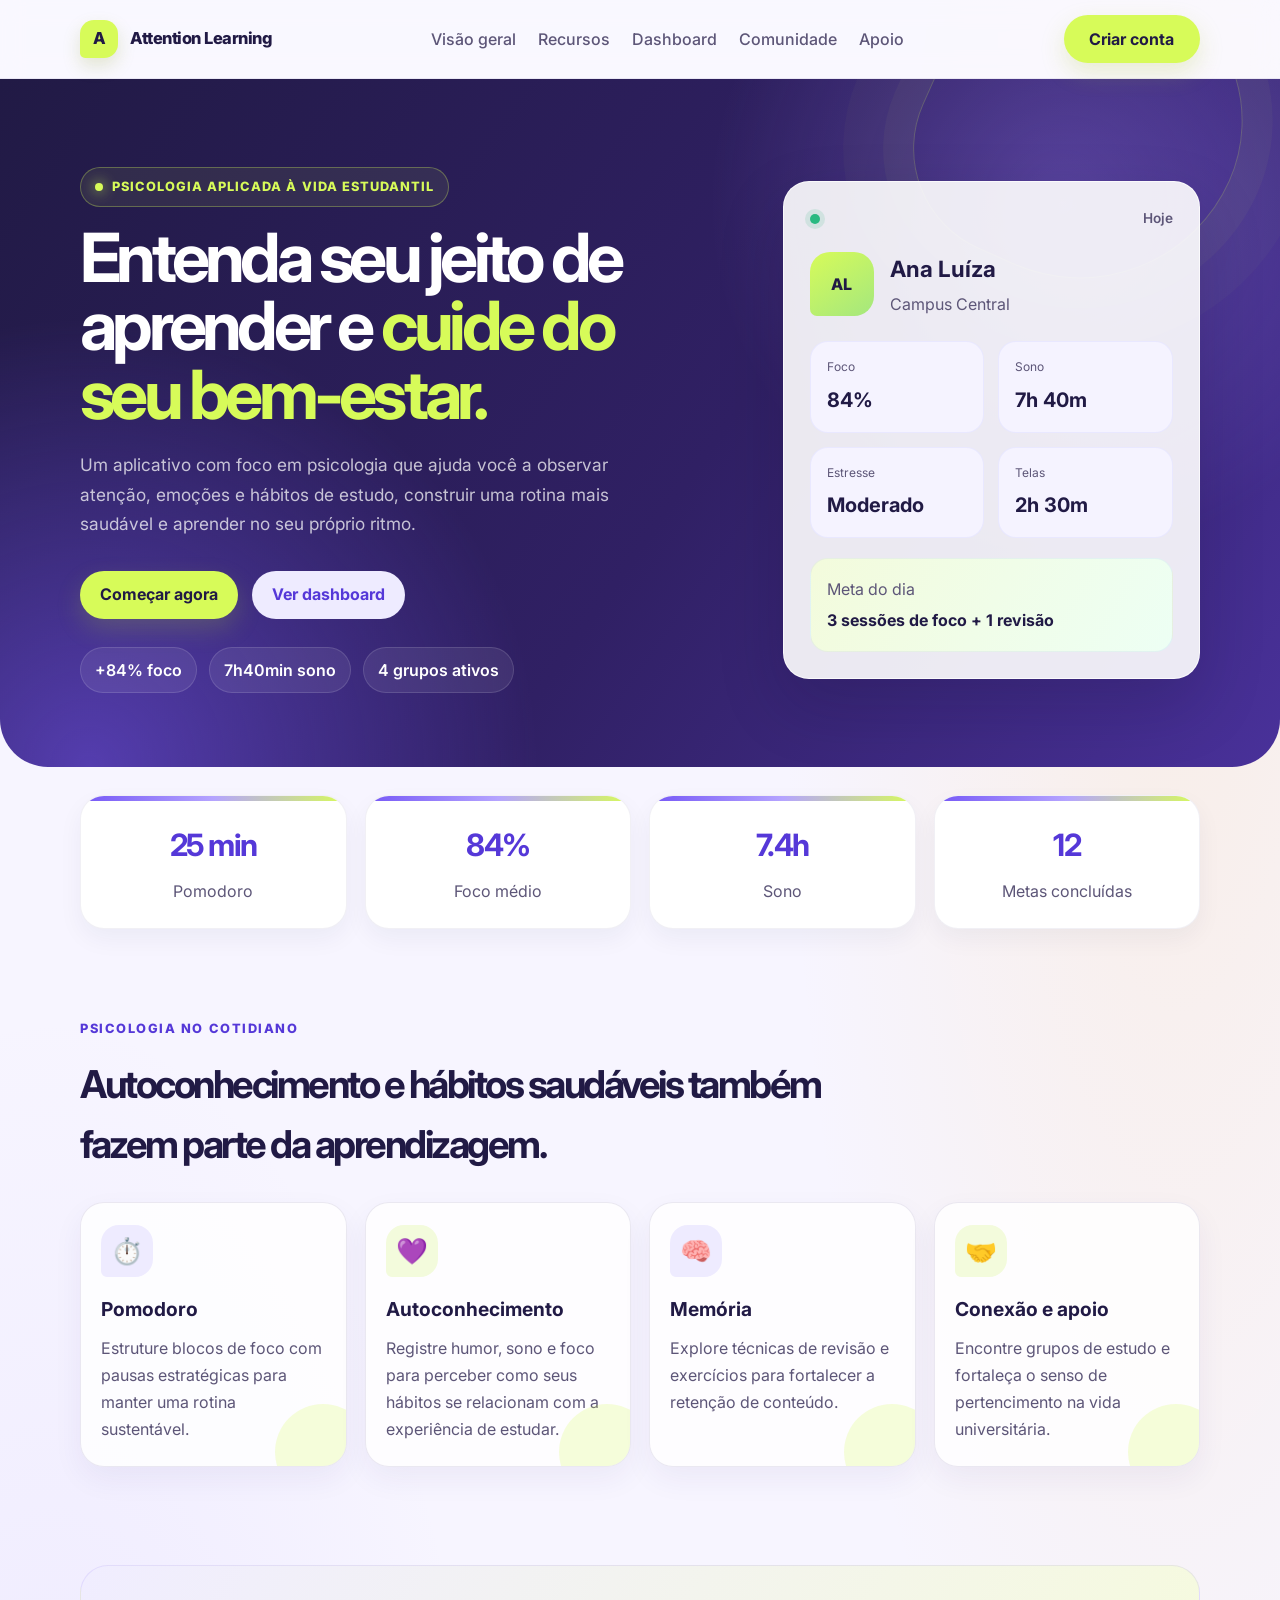
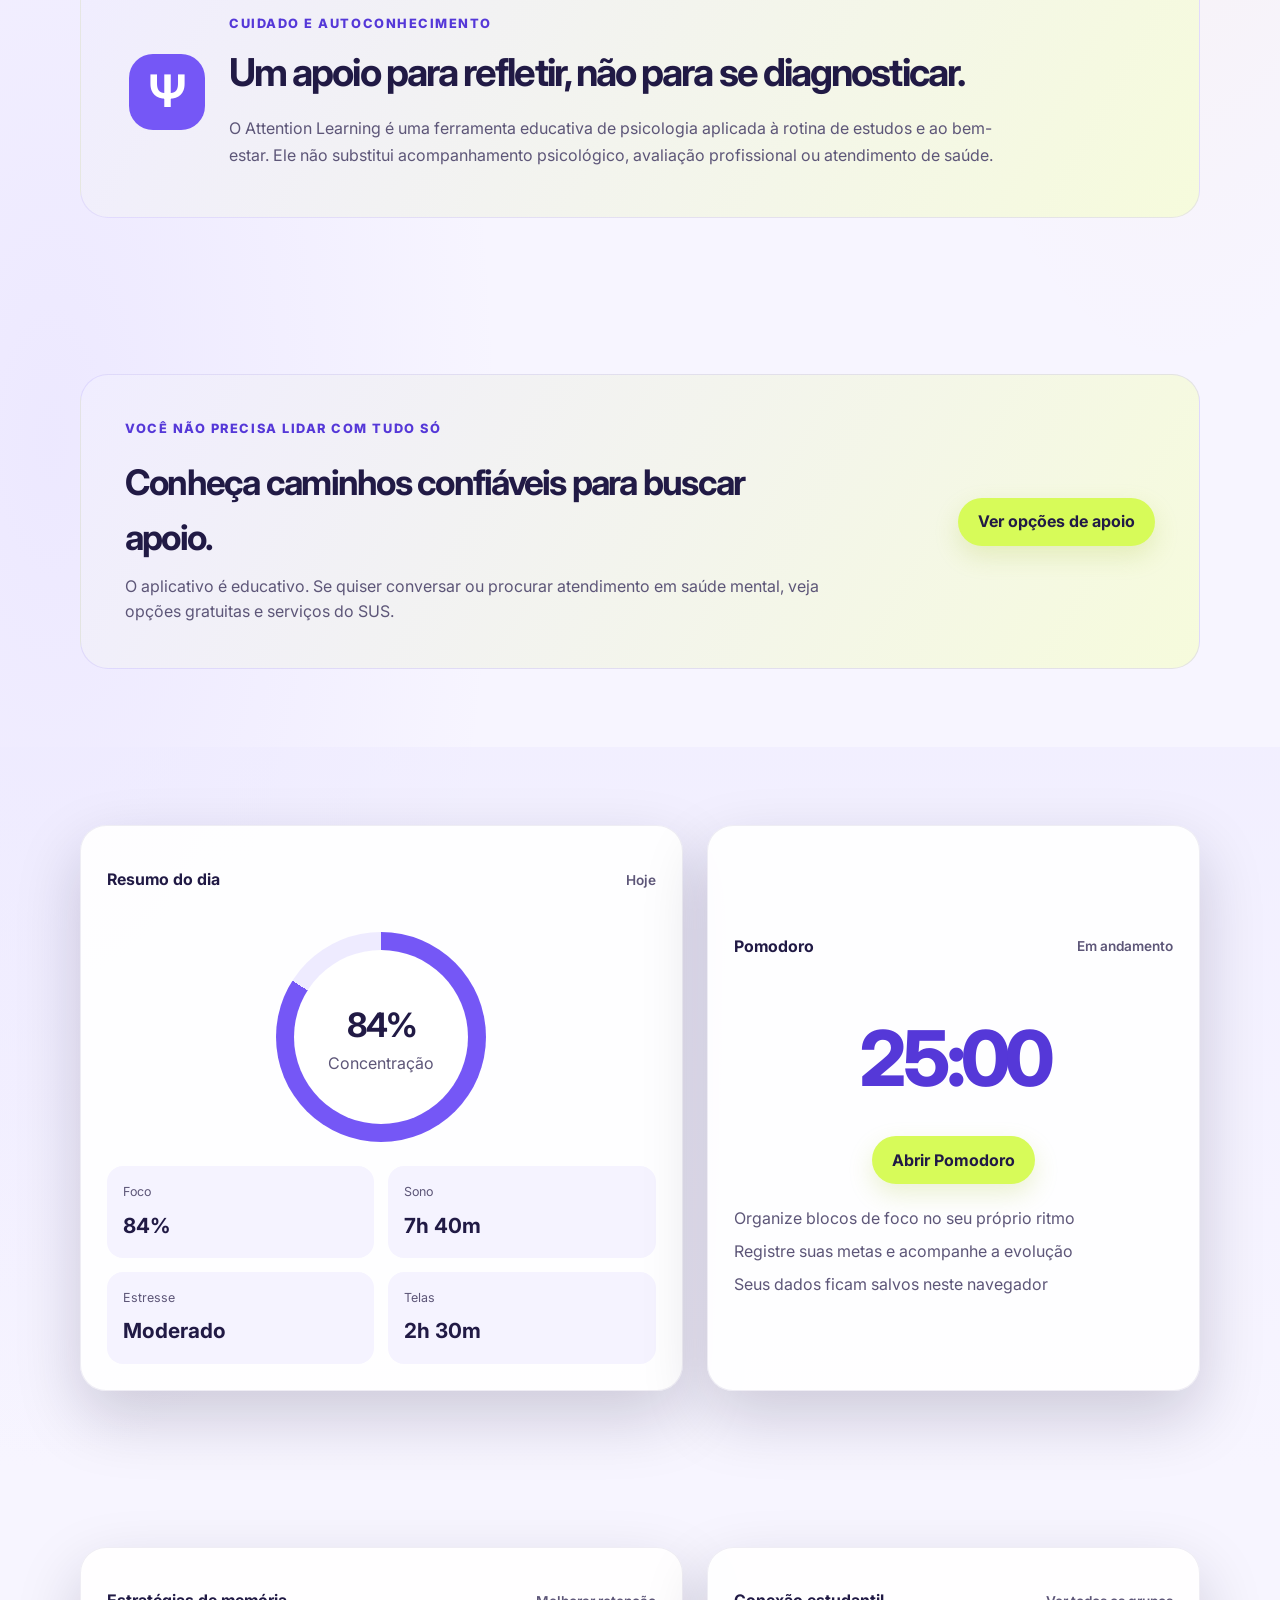
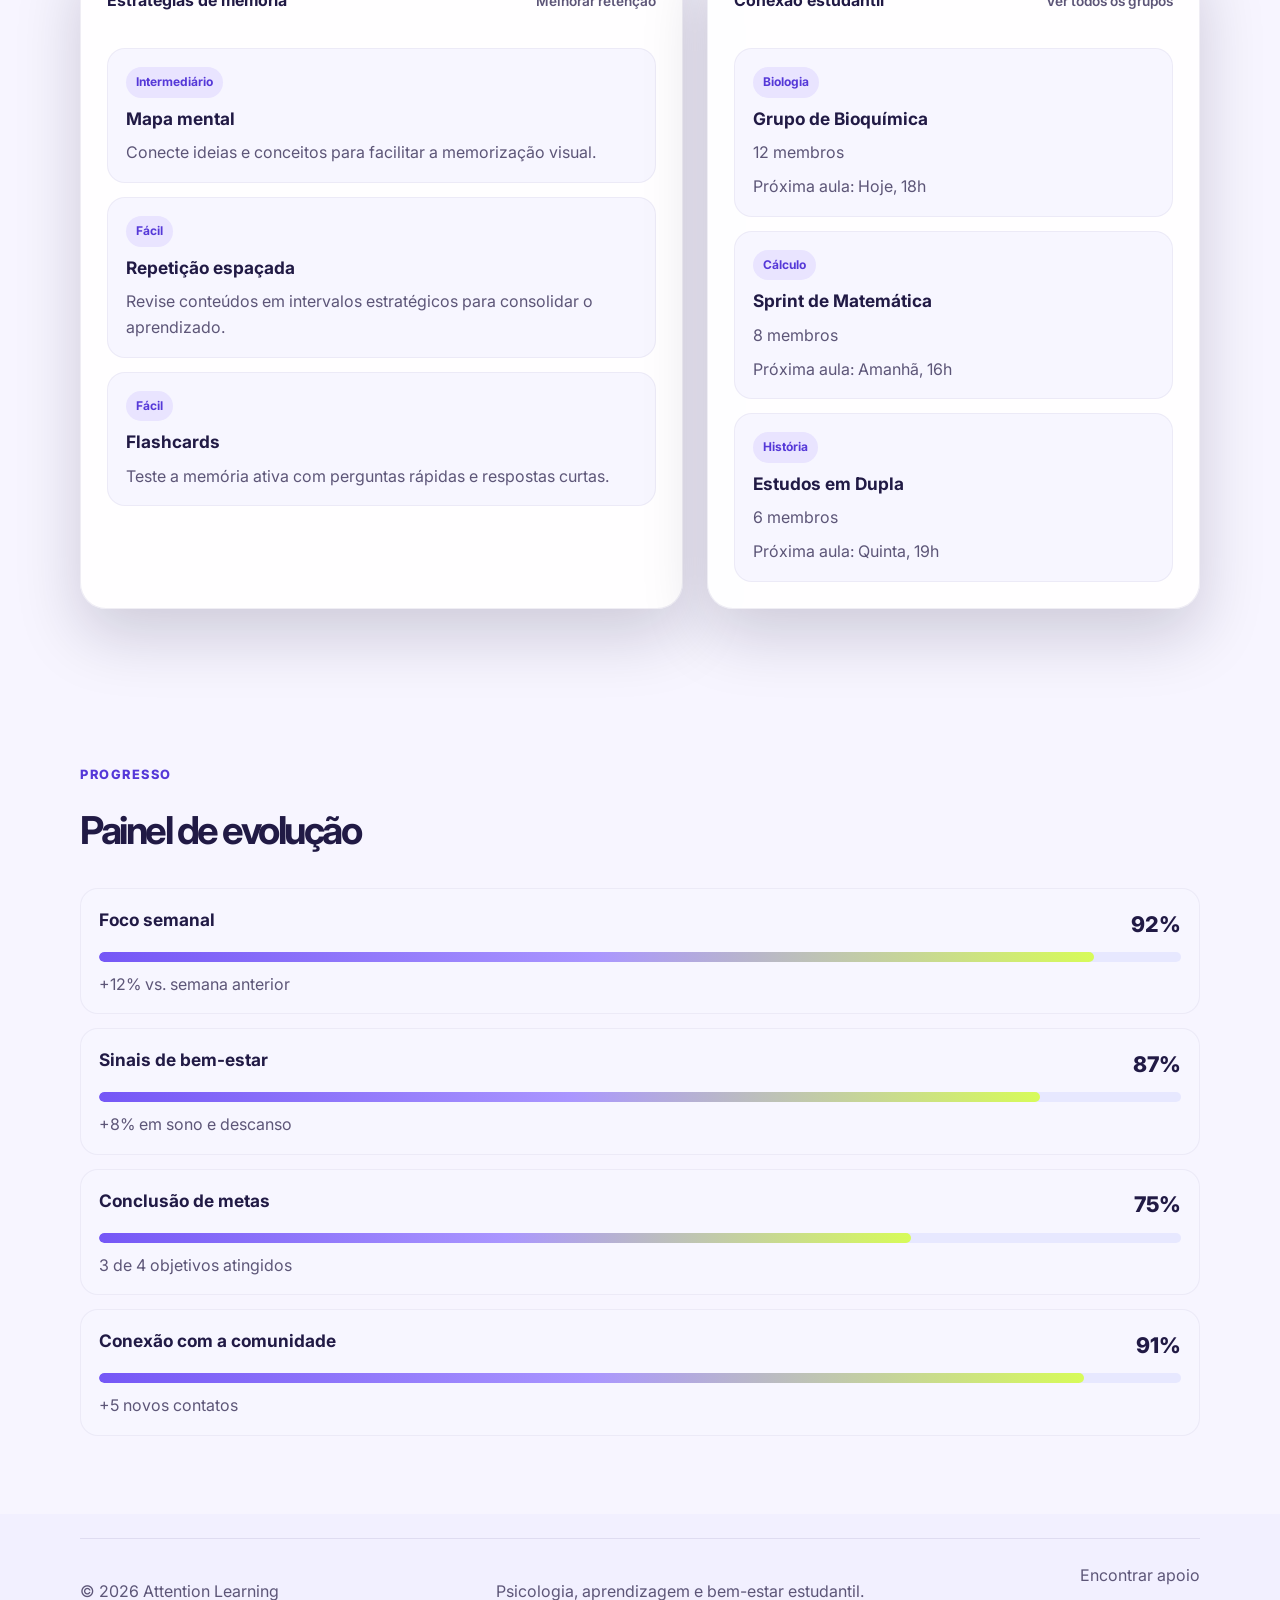
==== commit 0ee2e99c: "Add privacy and support tools Co-authored-by: Copilot App <223556219+Copilot@users.noreply.github.co" ====
--- a/index.html
+++ b/index.html
@@ -17,6 +17,7 @@
     <link rel="stylesheet" href="styles.css" />
   </head>
   <body>
+    <a class="skip-link" href="#main-content">Pular para o conteúdo principal</a>
     <header class="site-header">
       <div class="container nav-wrap">
         <div class="brand">
@@ -28,12 +29,13 @@
           <a href="#features">Recursos</a>
           <a href="dashboard.html">Dashboard</a>
           <a href="comunidade.html">Comunidade</a>
+          <a href="apoio.html">Apoio</a>
         </nav>
         <a class="btn btn-primary" href="cadastro.html">Criar conta</a>
       </div>
     </header>
 
-    <main>
+    <main id="main-content" tabindex="-1">
       <section class="hero">
         <div class="container hero-grid">
           <div class="hero-copy">
@@ -119,6 +121,17 @@
         </div>
       </section>
 
+      <section class="section support-invitation">
+        <div class="container support-invitation-card">
+          <div>
+            <p class="eyebrow">Você não precisa lidar com tudo só</p>
+            <h2>Conheça caminhos confiáveis para buscar apoio.</h2>
+            <p>O aplicativo é educativo. Se quiser conversar ou procurar atendimento em saúde mental, veja opções gratuitas e serviços do SUS.</p>
+          </div>
+          <a class="btn btn-primary" href="apoio.html">Ver opções de apoio</a>
+        </div>
+      </section>
+
       <section id="dashboard" class="section alt-bg">
         <div class="container dashboard-grid">
           <div class="panel overview-panel">
@@ -190,6 +203,7 @@
       <div class="container footer-row">
         <p>© <span id="currentYear"></span> Attention Learning</p>
         <p>Psicologia, aprendizagem e bem-estar estudantil.</p>
+        <a href="apoio.html">Encontrar apoio</a>
       </div>
     </footer>
 
--- a/styles.css
+++ b/styles.css
@@ -947,7 +947,7 @@
   --accent: #d7fb59;
   --success: #29b981;
   --text: #211a45;
-  --muted: #716b8c;
+  --muted: #5d5678;
   --border: rgba(57, 42, 117, 0.1);
   --shadow: 0 22px 55px rgba(48, 34, 111, 0.12);
 }
@@ -1808,3 +1808,429 @@
     padding-bottom: 90px;
   }
 }
+
+body {
+  min-width: 320px;
+  line-height: 1.55;
+}
+
+a,
+button,
+input,
+select,
+textarea,
+summary,
+[tabindex="0"] {
+  -webkit-tap-highlight-color: transparent;
+}
+
+a:focus-visible,
+button:focus-visible,
+input:focus-visible,
+select:focus-visible,
+textarea:focus-visible,
+summary:focus-visible,
+[tabindex="0"]:focus-visible {
+  outline: 3px solid #5538d8;
+  outline-offset: 3px;
+}
+
+.skip-link {
+  position: fixed;
+  top: 10px;
+  left: 10px;
+  z-index: 100;
+  padding: 12px 16px;
+  border-radius: 12px;
+  background: var(--secondary);
+  color: #fff;
+  font-weight: 700;
+  transform: translateY(-160%);
+}
+
+.skip-link:focus {
+  transform: translateY(0);
+}
+
+.main-nav a,
+.btn,
+.remove-goal-button,
+.preset-button {
+  min-height: 44px;
+}
+
+.main-nav a {
+  display: inline-flex;
+  align-items: center;
+}
+
+.btn {
+  padding-top: 8px;
+  padding-bottom: 8px;
+}
+
+.timer-settings {
+  margin-top: 22px;
+  padding-top: 16px;
+  border-top: 1px solid var(--border);
+}
+
+.timer-settings summary {
+  width: fit-content;
+  min-height: 44px;
+  color: var(--primary-dark);
+  font-weight: 700;
+  cursor: pointer;
+}
+
+.timer-settings-form {
+  display: grid;
+  grid-template-columns: 1fr 1fr;
+  align-items: end;
+  gap: 10px 14px;
+  padding-top: 10px;
+}
+
+.timer-settings-form label {
+  color: var(--text);
+  font-size: 0.88rem;
+  font-weight: 700;
+}
+
+.timer-settings-form input {
+  width: 100%;
+  min-width: 0;
+  min-height: 46px;
+  padding: 0 12px;
+  border: 1px solid rgba(57, 42, 117, 0.18);
+  border-radius: 12px;
+  background: #fff;
+  color: var(--text);
+  font: inherit;
+}
+
+.timer-settings-form .btn,
+.timer-settings-form .form-message {
+  grid-column: 1 / -1;
+}
+
+.timer-settings-form .btn {
+  width: fit-content;
+}
+
+.trends-panel,
+.privacy-panel {
+  margin-top: 24px;
+  padding: clamp(22px, 4vw, 36px);
+}
+
+.trends-panel .panel-header,
+.privacy-panel .panel-header {
+  align-items: flex-start;
+}
+
+.trends-panel .panel-header .eyebrow,
+.privacy-panel .eyebrow {
+  margin-bottom: 8px;
+}
+
+.trends-panel h2,
+.privacy-panel h2 {
+  margin: 0;
+  color: var(--secondary);
+  font-size: clamp(1.45rem, 3vw, 2rem);
+  letter-spacing: -0.05em;
+}
+
+.trends-panel > .muted-copy {
+  max-width: 780px;
+  margin: 12px 0 20px;
+}
+
+.trend-table-wrap {
+  max-width: 100%;
+  overflow-x: auto;
+  border: 1px solid var(--border);
+  border-radius: 16px;
+  background: #fff;
+}
+
+.trend-table {
+  width: 100%;
+  border-collapse: collapse;
+  text-align: left;
+}
+
+.trend-table caption {
+  padding: 12px 14px;
+  color: var(--muted);
+  font-size: 0.84rem;
+  text-align: left;
+}
+
+.trend-table th,
+.trend-table td {
+  min-width: 110px;
+  padding: 12px 14px;
+  border-top: 1px solid var(--border);
+  vertical-align: middle;
+}
+
+.trend-table th {
+  color: var(--text);
+  font-size: 0.88rem;
+}
+
+.trend-table thead th {
+  background: #f3f0ff;
+}
+
+.trend-table tbody th {
+  white-space: nowrap;
+}
+
+.trend-meter {
+  display: block;
+  width: min(120px, 100%);
+  height: 7px;
+  margin-top: 6px;
+  overflow: hidden;
+  border-radius: 99px;
+  background: #e9e5f7;
+}
+
+.trend-meter-fill {
+  display: block;
+  height: 100%;
+  border-radius: inherit;
+}
+
+.sleep-meter-fill {
+  background: #2196a6;
+}
+
+.focus-meter-fill {
+  background: #5538d8;
+}
+
+.privacy-panel {
+  display: grid;
+  grid-template-columns: minmax(0, 1fr) auto;
+  align-items: center;
+  gap: 18px 30px;
+}
+
+.privacy-panel > div:first-child p:last-child {
+  max-width: 780px;
+  margin: 12px 0 0;
+  color: var(--muted);
+  line-height: 1.7;
+}
+
+.privacy-actions {
+  display: grid;
+  gap: 12px;
+}
+
+.btn-danger {
+  border: 2px solid #a12036;
+  background: #fff;
+  color: #8c1730;
+}
+
+.btn-danger:hover {
+  background: #fff1f2;
+}
+
+.privacy-panel > .form-message {
+  grid-column: 1 / -1;
+}
+
+.support-invitation-card {
+  display: flex;
+  justify-content: space-between;
+  align-items: center;
+  gap: 24px;
+  padding: clamp(24px, 5vw, 44px);
+  border: 1px solid rgba(117, 87, 246, 0.14);
+  border-radius: 28px;
+  background: linear-gradient(120deg, #f0edff, #f6fbdc);
+}
+
+.support-invitation-card h2 {
+  max-width: 700px;
+  margin: 0;
+  color: var(--secondary);
+  font-size: clamp(1.5rem, 3vw, 2.2rem);
+  letter-spacing: -0.05em;
+}
+
+.support-invitation-card p:last-child {
+  max-width: 720px;
+  margin: 10px 0 0;
+  color: var(--muted);
+}
+
+.support-invitation-card .btn {
+  flex: 0 0 auto;
+}
+
+.support-page .psychology-disclaimer {
+  max-width: 900px;
+  margin: 0 0 26px;
+}
+
+.support-grid {
+  display: grid;
+  grid-template-columns: repeat(2, minmax(0, 1fr));
+  gap: 18px;
+}
+
+.support-card {
+  display: flex;
+  flex-direction: column;
+  align-items: flex-start;
+  gap: 10px;
+}
+
+.support-card h2 {
+  margin: 0;
+  color: var(--secondary);
+  font-size: 1.4rem;
+  letter-spacing: -0.04em;
+}
+
+.support-card > p:not(.eyebrow) {
+  margin: 0;
+  color: var(--muted);
+  line-height: 1.7;
+}
+
+.support-card .eyebrow {
+  margin: 0;
+}
+
+.support-icon {
+  display: grid;
+  place-items: center;
+  width: 54px;
+  height: 54px;
+  border-radius: 18px;
+  background: #eeebff;
+  color: var(--primary-dark);
+  font-size: 1.6rem;
+  font-weight: 800;
+}
+
+.support-card-featured {
+  background: linear-gradient(145deg, #fff, #f4f0ff);
+}
+
+.support-phone {
+  display: flex;
+  flex-direction: column;
+  gap: 2px;
+  margin: 4px 0;
+  color: var(--primary-dark);
+  font-size: 1.8rem;
+  font-weight: 800;
+}
+
+.support-phone span {
+  color: var(--muted);
+  font-size: 0.85rem;
+  font-weight: 500;
+}
+
+.support-card .btn {
+  margin-top: auto;
+}
+
+.support-emergency {
+  border: 2px solid rgba(161, 32, 54, 0.2);
+}
+
+.support-emergency .support-icon {
+  background: #fff1f2;
+  color: #8c1730;
+}
+
+.support-source {
+  margin: 20px 0 0;
+  color: var(--muted);
+  font-size: 0.88rem;
+  line-height: 1.7;
+}
+
+.support-source a {
+  color: var(--primary-dark);
+  text-decoration: underline;
+  text-underline-offset: 3px;
+}
+
+@media (max-width: 920px) {
+  .privacy-panel {
+    grid-template-columns: 1fr;
+  }
+
+  .privacy-actions {
+    grid-template-columns: repeat(2, minmax(0, 1fr));
+  }
+}
+
+@media (max-width: 640px) {
+  .timer-settings-form {
+    grid-template-columns: 1fr;
+  }
+
+  .timer-settings-form .btn {
+    width: 100%;
+  }
+
+  .trend-table {
+    min-width: 620px;
+  }
+
+  .privacy-actions,
+  .support-grid {
+    grid-template-columns: 1fr;
+  }
+
+  .privacy-actions .btn {
+    width: 100%;
+  }
+
+  .support-invitation-card {
+    align-items: stretch;
+    flex-direction: column;
+  }
+
+  .support-invitation-card .btn {
+    width: 100%;
+  }
+}
+
+@media (forced-colors: active) {
+  .btn,
+  .preset-button,
+  .support-icon,
+  .brand-mark {
+    border: 1px solid ButtonText;
+  }
+
+  .progress-track,
+  .trend-meter-fill {
+    background: Highlight;
+  }
+}
+
+@media (prefers-reduced-motion: reduce) {
+  *,
+  *::before,
+  *::after {
+    scroll-behavior: auto !important;
+    animation-duration: 0.01ms !important;
+    animation-iteration-count: 1 !important;
+    transition-duration: 0.01ms !important;
+  }
+}
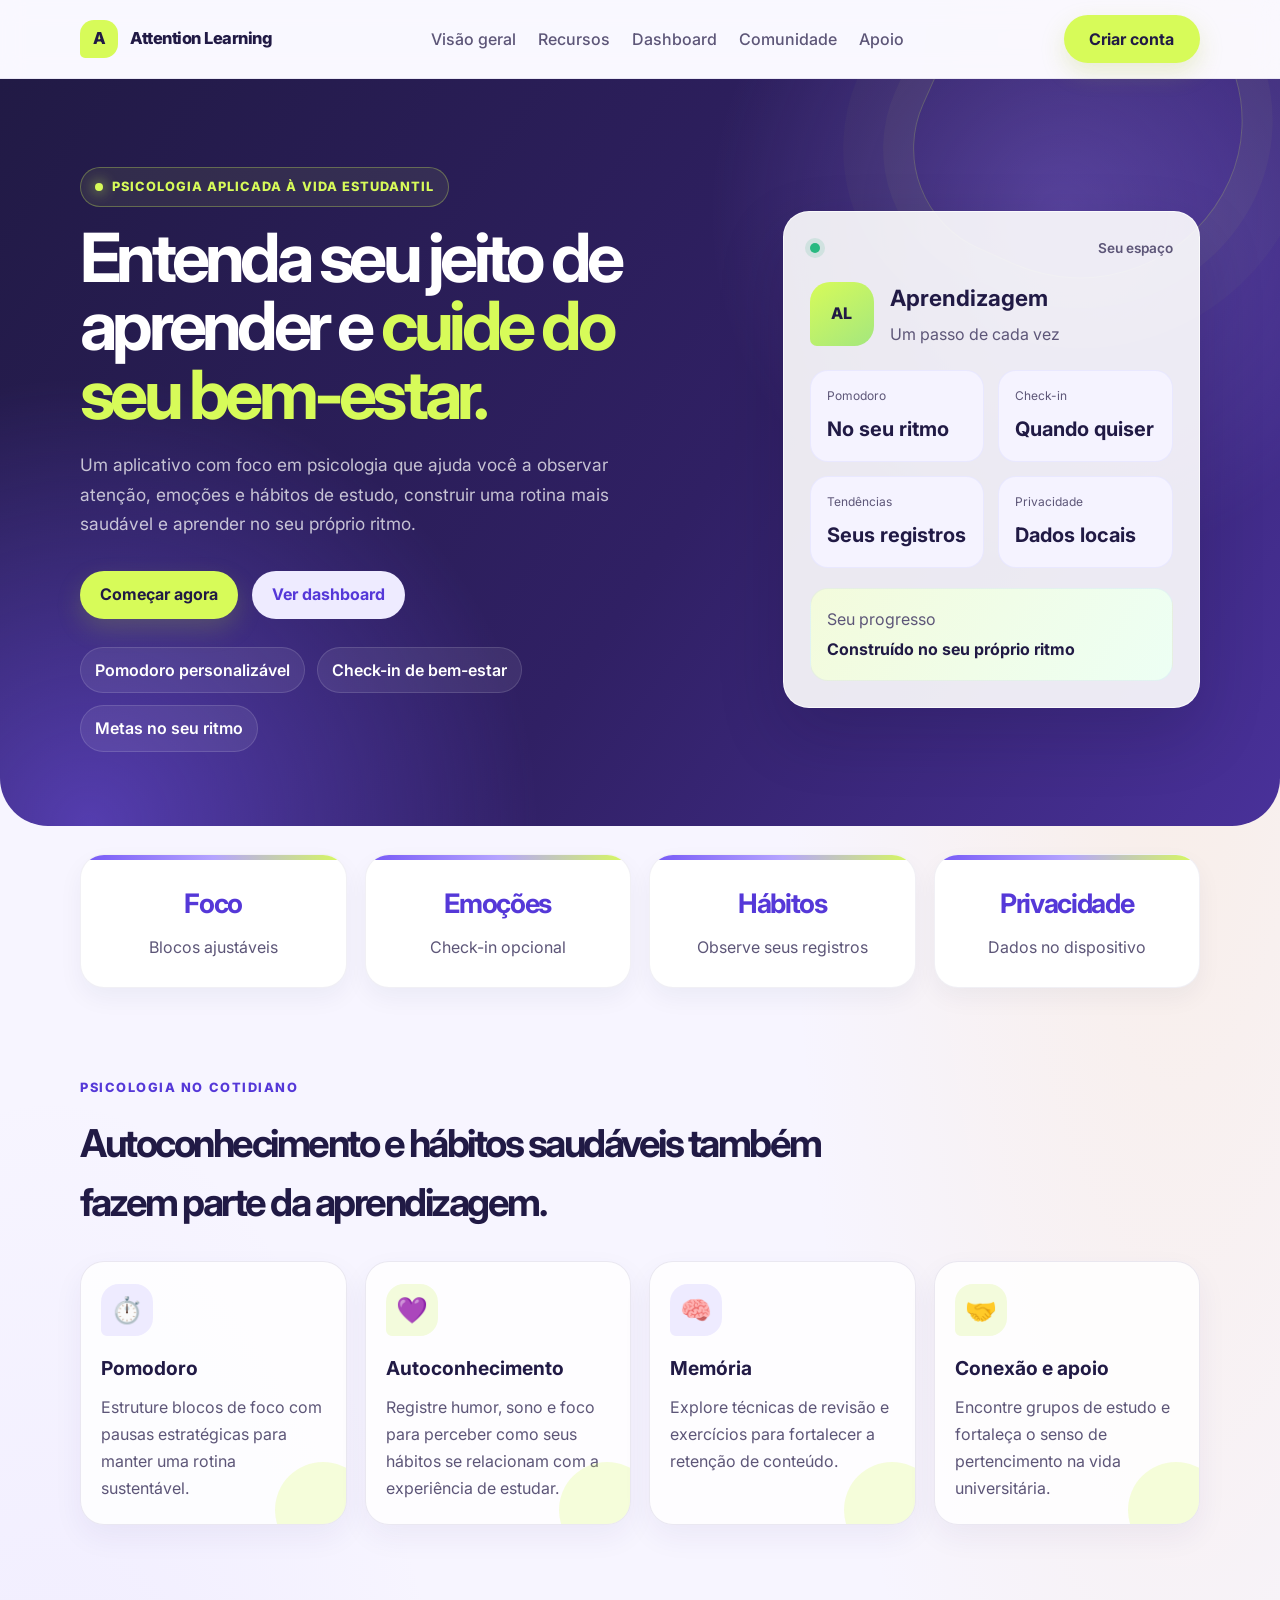
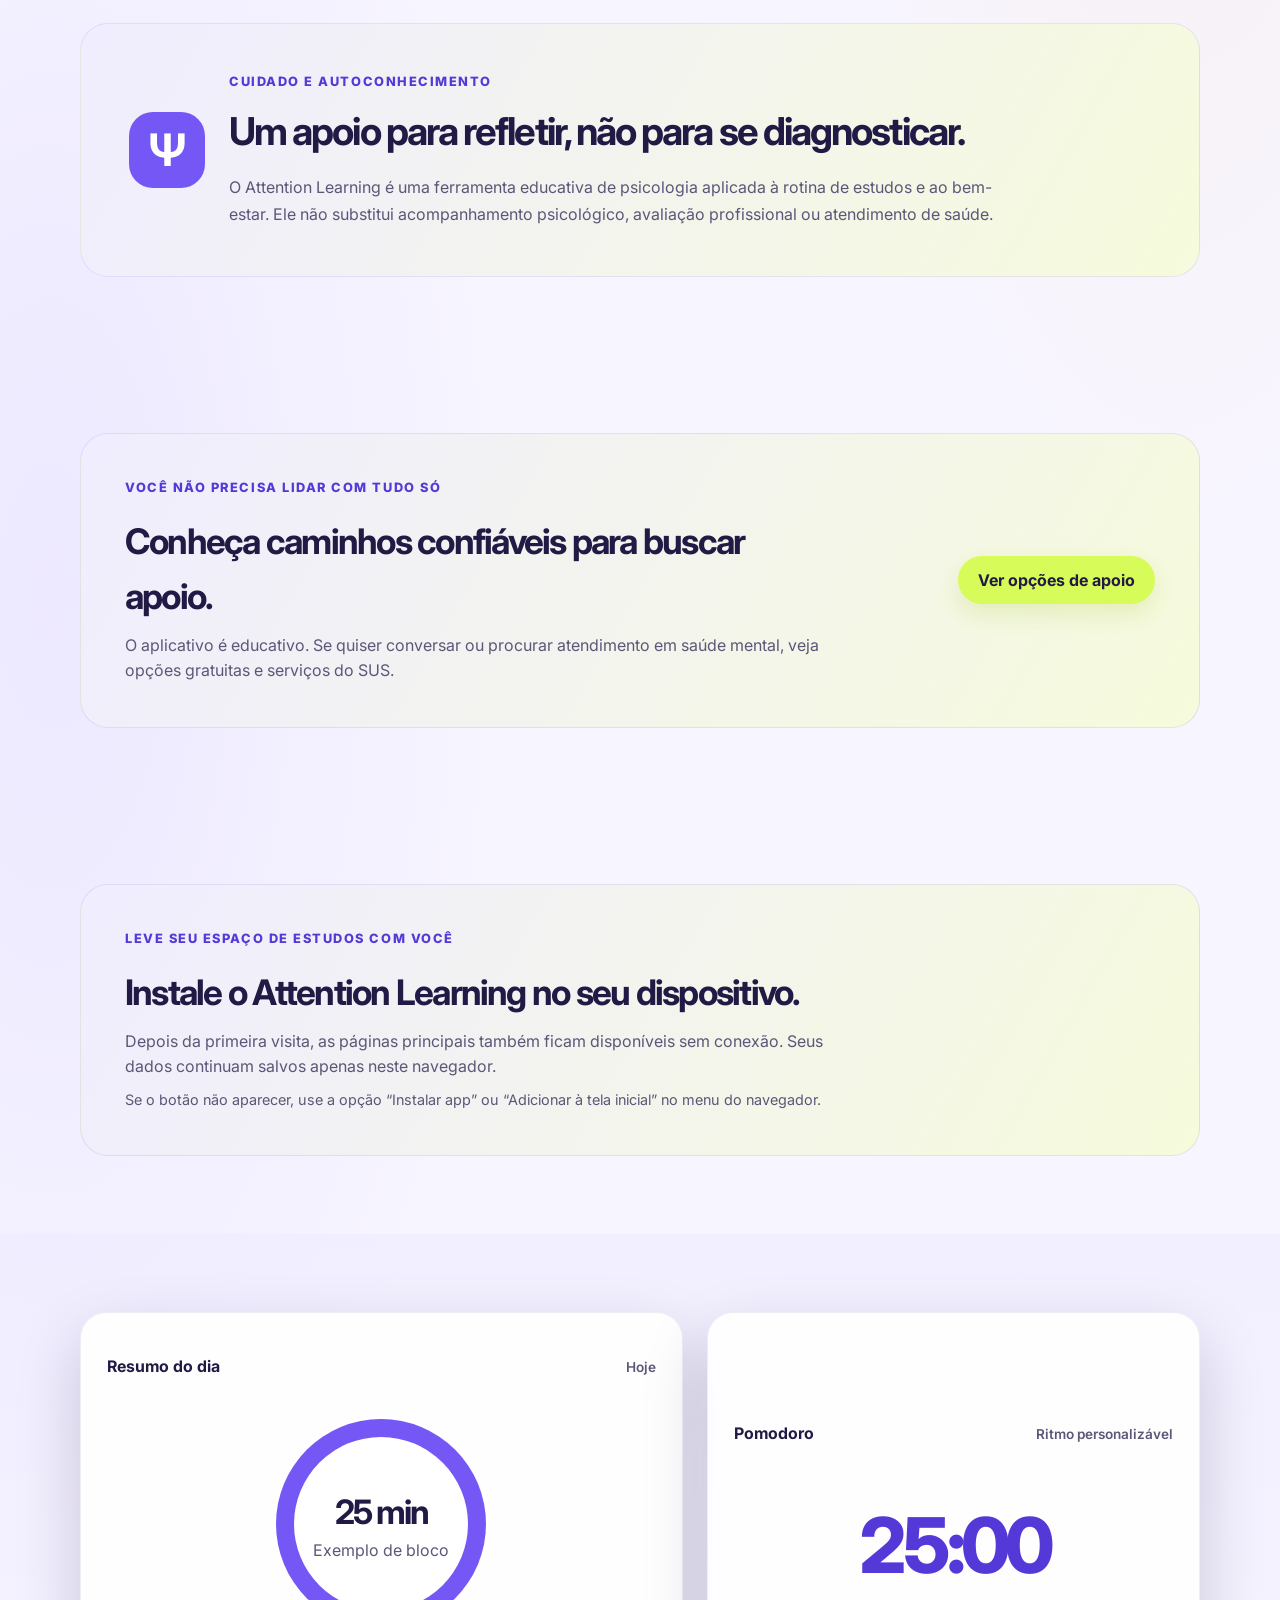
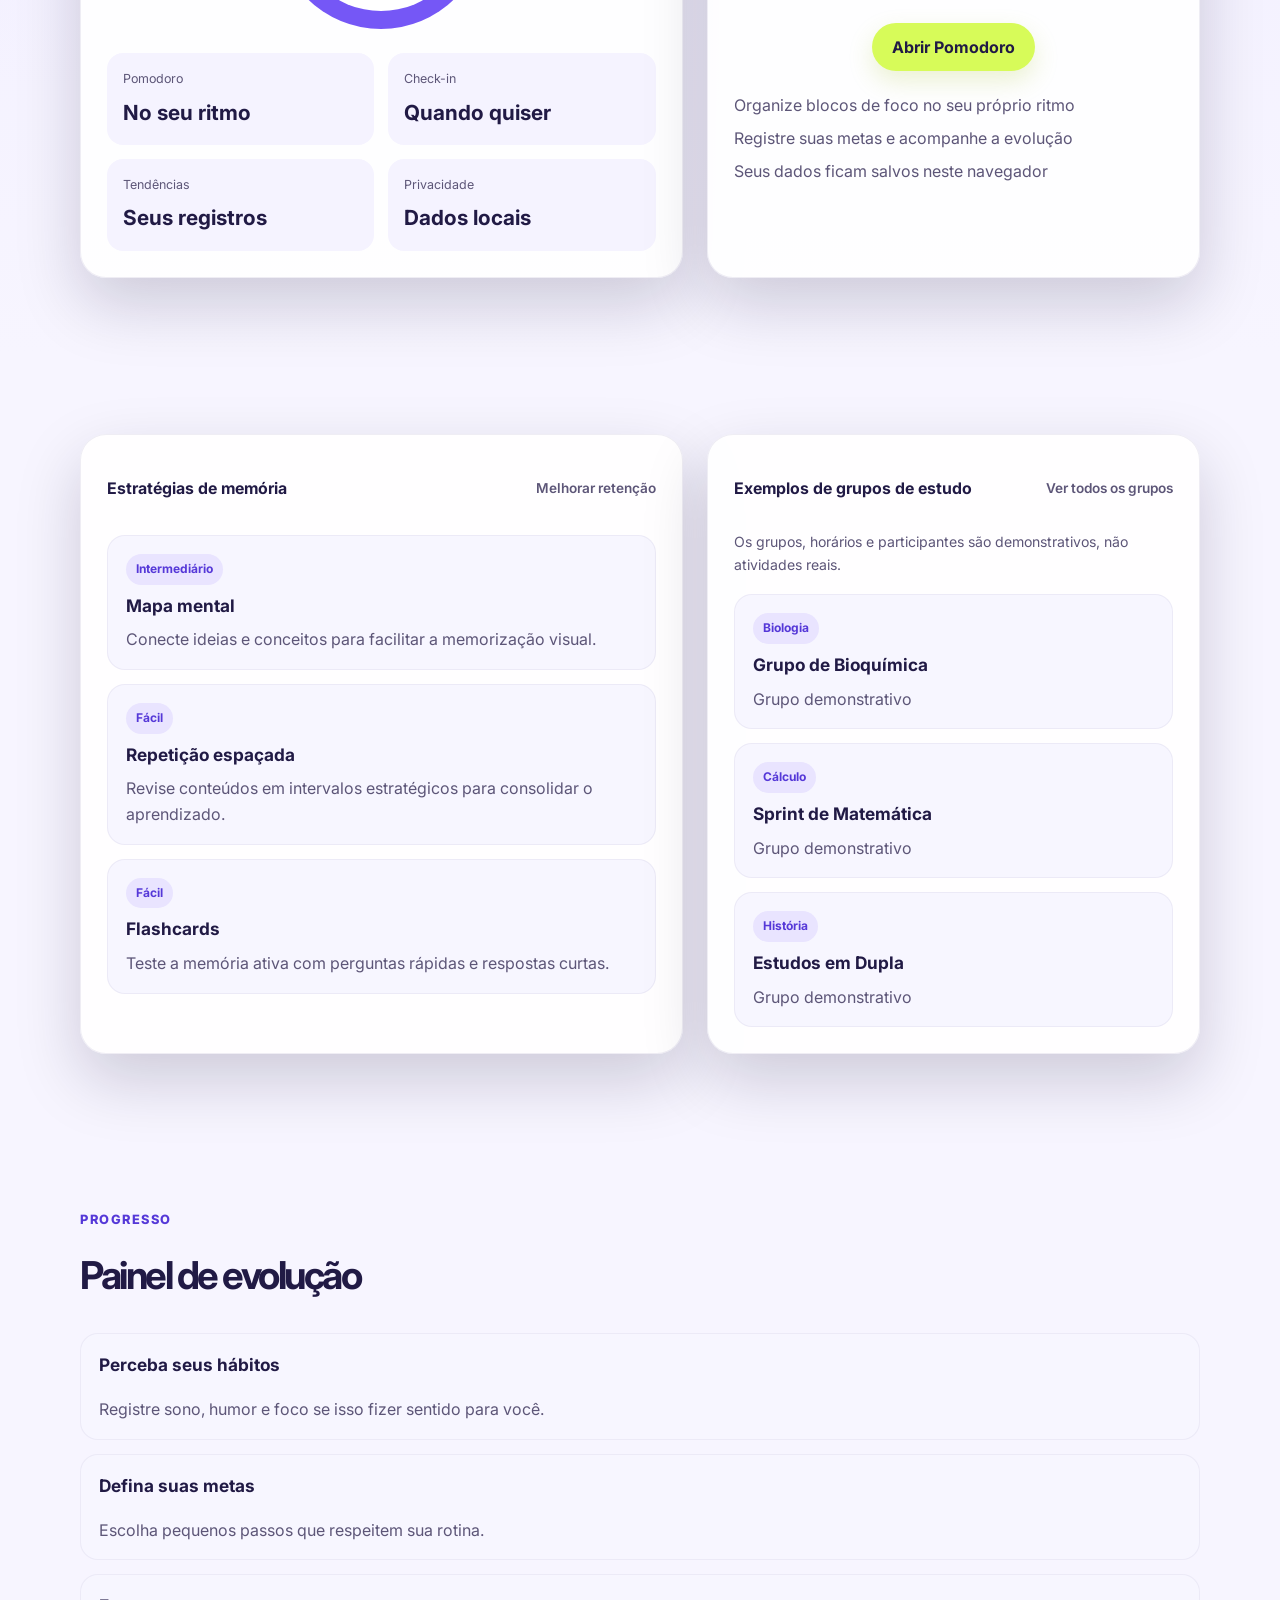
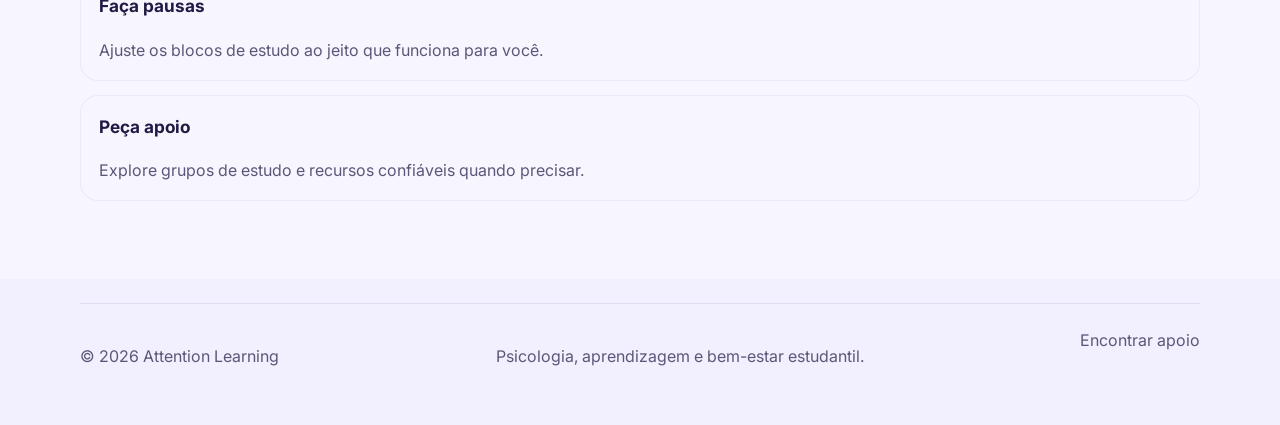
==== commit 376f2cd2: "Add offline PWA and local wellbeing tools Co-authored-by: Copilot App <223556219+Copilot@users.norep" ====
--- a/index.html
+++ b/index.html
@@ -8,12 +8,15 @@
       name="description"
       content="Attention Learning é um aplicativo de psicologia aplicada à aprendizagem e ao bem-estar estudantil, com ferramentas de autoconhecimento e hábitos de estudo."
     />
+    <meta name="theme-color" content="#211a45" />
     <link rel="preconnect" href="https://fonts.googleapis.com" />
     <link rel="preconnect" href="https://fonts.gstatic.com" crossorigin />
     <link
       href="https://fonts.googleapis.com/css2?family=Inter:wght@400;500;600;700;800;900&display=swap"
       rel="stylesheet"
     />
+    <link rel="manifest" href="manifest.webmanifest" />
+    <link rel="apple-touch-icon" href="app-icon-192.png" />
     <link rel="stylesheet" href="styles.css" />
   </head>
   <body>
@@ -49,31 +52,31 @@
               <a class="btn btn-primary" href="cadastro.html">Começar agora</a>
               <a class="btn btn-secondary" href="dashboard.html">Ver dashboard</a>
             </div>
-            <ul class="hero-pills" aria-label="Principais indicadores">
-              <li>+84% foco</li>
-              <li>7h40min sono</li>
-              <li>4 grupos ativos</li>
+            <ul class="hero-pills" aria-label="Recursos do aplicativo">
+              <li>Pomodoro personalizável</li>
+              <li>Check-in de bem-estar</li>
+              <li>Metas no seu ritmo</li>
             </ul>
           </div>
 
-          <div class="hero-card" aria-label="Resumo do aluno">
+          <div class="hero-card" role="group" aria-label="Exemplo de recursos do aplicativo">
             <div class="card-topline">
               <span class="status-dot"></span>
-              <span>Hoje</span>
+              <span>Seu espaço</span>
             </div>
             <div class="student-profile">
               <div class="avatar">AL</div>
               <div>
-                <h2 id="studentName">Ana Luíza</h2>
-                <p id="studentCampus">Campus Central</p>
+                <h2 id="studentName">Aprendizagem</h2>
+                <p id="studentCampus">Um passo de cada vez</p>
               </div>
             </div>
 
             <div class="metric-list" id="heroMetrics"></div>
 
             <div class="resolution-box">
-              <span>Meta do dia</span>
-              <strong>3 sessões de foco + 1 revisão</strong>
+              <span>Seu progresso</span>
+              <strong>Construído no seu próprio ritmo</strong>
             </div>
           </div>
         </div>
@@ -81,22 +84,10 @@
 
       <section id="overview" class="stats-band">
         <div class="container stats-grid">
-          <article>
-            <strong>25 min</strong>
-            <span>Pomodoro</span>
-          </article>
-          <article>
-            <strong>84%</strong>
-            <span>Foco médio</span>
-          </article>
-          <article>
-            <strong>7.4h</strong>
-            <span>Sono</span>
-          </article>
-          <article>
-            <strong>12</strong>
-            <span>Metas concluídas</span>
-          </article>
+          <article><strong>Foco</strong><span>Blocos ajustáveis</span></article>
+          <article><strong>Emoções</strong><span>Check-in opcional</span></article>
+          <article><strong>Hábitos</strong><span>Observe seus registros</span></article>
+          <article><strong>Privacidade</strong><span>Dados no dispositivo</span></article>
         </div>
       </section>
 
@@ -132,6 +123,18 @@
         </div>
       </section>
 
+      <section class="section install-invitation" aria-labelledby="installTitle">
+        <div class="container install-card">
+          <div>
+            <p class="eyebrow">Leve seu espaço de estudos com você</p>
+            <h2 id="installTitle">Instale o Attention Learning no seu dispositivo.</h2>
+            <p>Depois da primeira visita, as páginas principais também ficam disponíveis sem conexão. Seus dados continuam salvos apenas neste navegador.</p>
+            <p id="installHelp" class="install-help">Se o botão não aparecer, use a opção “Instalar app” ou “Adicionar à tela inicial” no menu do navegador.</p>
+          </div>
+          <button class="btn btn-primary" id="installAppButton" type="button" hidden>Instalar aplicativo</button>
+        </div>
+      </section>
+
       <section id="dashboard" class="section alt-bg">
         <div class="container dashboard-grid">
           <div class="panel overview-panel">
@@ -142,8 +145,8 @@
             <div class="ring-wrap">
               <div class="ring-chart">
                 <div>
-                  <strong>84%</strong>
-                  <span>Concentração</span>
+                  <strong>25 min</strong>
+                  <span>Exemplo de bloco</span>
                 </div>
               </div>
             </div>
@@ -153,7 +156,7 @@
           <div class="panel timer-panel">
             <div class="panel-header">
               <h3>Pomodoro</h3>
-              <span>Em andamento</span>
+              <span>Ritmo personalizável</span>
             </div>
             <div class="timer-display" id="pomodoroTimer">25:00</div>
             <div class="timer-actions">
@@ -180,9 +183,10 @@
 
           <div class="panel community-panel" id="community">
             <div class="panel-header">
-              <h3>Conexão estudantil</h3>
+              <h3>Exemplos de grupos de estudo</h3>
               <a href="comunidade.html">Ver todos os grupos</a>
             </div>
+            <p class="muted-copy">Os grupos, horários e participantes são demonstrativos, não atividades reais.</p>
             <div id="studyGroups" class="group-list"></div>
           </div>
         </div>
--- a/styles.css
+++ b/styles.css
@@ -259,7 +259,7 @@
   padding: 16px;
 }
 
-.metric-item label {
+.metric-label {
   display: block;
   font-size: 0.75rem;
   color: var(--muted);
@@ -432,7 +432,7 @@
   padding: 16px;
 }
 
-.mini-metric label {
+.mini-metric-label {
   display: block;
   color: var(--muted);
   font-size: 0.78rem;
@@ -1599,6 +1599,159 @@
   background: #fbfaff;
 }
 
+.install-card {
+  display: flex;
+  justify-content: space-between;
+  align-items: center;
+  gap: 24px;
+  padding: clamp(24px, 5vw, 44px);
+  border: 1px solid rgba(117, 87, 246, 0.14);
+  border-radius: 28px;
+  background: linear-gradient(120deg, #f0edff, #f6fbdc);
+}
+
+.install-card h2 {
+  max-width: 700px;
+  margin: 0;
+  color: var(--secondary);
+  font-size: clamp(1.5rem, 3vw, 2.2rem);
+  letter-spacing: -0.05em;
+}
+
+.install-card p:not(.eyebrow) {
+  max-width: 720px;
+  margin: 10px 0 0;
+  color: var(--muted);
+}
+
+.install-card .btn {
+  flex: 0 0 auto;
+}
+
+.install-help {
+  font-size: 0.9rem;
+}
+
+.network-notice {
+  position: relative;
+  z-index: 9;
+  margin: 0;
+  padding: 10px 16px;
+  background: #fff3cd;
+  color: #493800;
+  font-weight: 600;
+  text-align: center;
+}
+
+.network-notice[hidden] {
+  display: none;
+}
+
+.reminders-panel {
+  margin-top: 24px;
+  padding: clamp(22px, 4vw, 36px);
+}
+
+.reminders-panel .panel-header {
+  align-items: flex-start;
+}
+
+.reminders-panel .eyebrow {
+  margin-bottom: 8px;
+}
+
+.reminders-panel h2 {
+  margin: 0;
+  color: var(--secondary);
+  font-size: clamp(1.45rem, 3vw, 2rem);
+  letter-spacing: -0.05em;
+}
+
+.reminders-panel > .muted-copy {
+  max-width: 780px;
+  margin: 12px 0 20px;
+}
+
+.reminders-form {
+  display: flex;
+  flex-wrap: wrap;
+  align-items: center;
+  gap: 12px 16px;
+}
+
+.reminders-form > label:not(.reminder-toggle) {
+  font-weight: 700;
+}
+
+.reminder-toggle {
+  display: inline-flex;
+  align-items: center;
+  gap: 10px;
+  min-height: 44px;
+  font-weight: 700;
+}
+
+.reminder-toggle input {
+  width: 20px;
+  height: 20px;
+  accent-color: var(--primary-dark);
+}
+
+.reminders-form select {
+  min-height: 46px;
+  padding: 0 36px 0 12px;
+  border: 1px solid rgba(57, 42, 117, 0.18);
+  border-radius: 12px;
+  background: #fff;
+  color: var(--text);
+  font: inherit;
+}
+
+.reminders-panel .form-message {
+  margin-top: 14px;
+}
+
+.visually-hidden:not(:focus):not(:active) {
+  position: absolute;
+  width: 1px;
+  height: 1px;
+  padding: 0;
+  margin: -1px;
+  overflow: hidden;
+  clip: rect(0, 0, 0, 0);
+  white-space: nowrap;
+  border: 0;
+}
+
+.journal-form textarea::placeholder {
+  color: #5d5678;
+}
+
+.privacy-actions {
+  grid-template-columns: 1fr;
+}
+
+@media (max-width: 640px) {
+  .install-card {
+    align-items: stretch;
+    flex-direction: column;
+  }
+
+  .install-card .btn {
+    width: 100%;
+  }
+
+  .reminders-form {
+    align-items: stretch;
+    flex-direction: column;
+  }
+
+  .reminders-form select,
+  .reminders-form .btn {
+    width: 100%;
+  }
+}
+
 @media (max-width: 640px) {
   .journal-form-footer {
     align-items: stretch;
@@ -1831,6 +1984,11 @@
 textarea:focus-visible,
 summary:focus-visible,
 [tabindex="0"]:focus-visible {
+  outline: 3px solid #5538d8;
+  outline-offset: 3px;
+}
+
+main:focus-visible {
   outline: 3px solid #5538d8;
   outline-offset: 3px;
 }
@@ -2234,3 +2392,22 @@
     transition-duration: 0.01ms !important;
   }
 }
+
+.stats-grid strong {
+  font-size: clamp(1.4rem, 2.1vw, 2rem);
+  text-align: center;
+}
+
+.ring-chart {
+  background: conic-gradient(var(--primary) 0 100%, #eeebff 100% 100%);
+}
+
+.progress-card {
+  grid-template-columns: minmax(0, 1fr);
+}
+
+.brand-mark {
+  background: var(--accent);
+  color: var(--secondary);
+  box-shadow: none;
+}
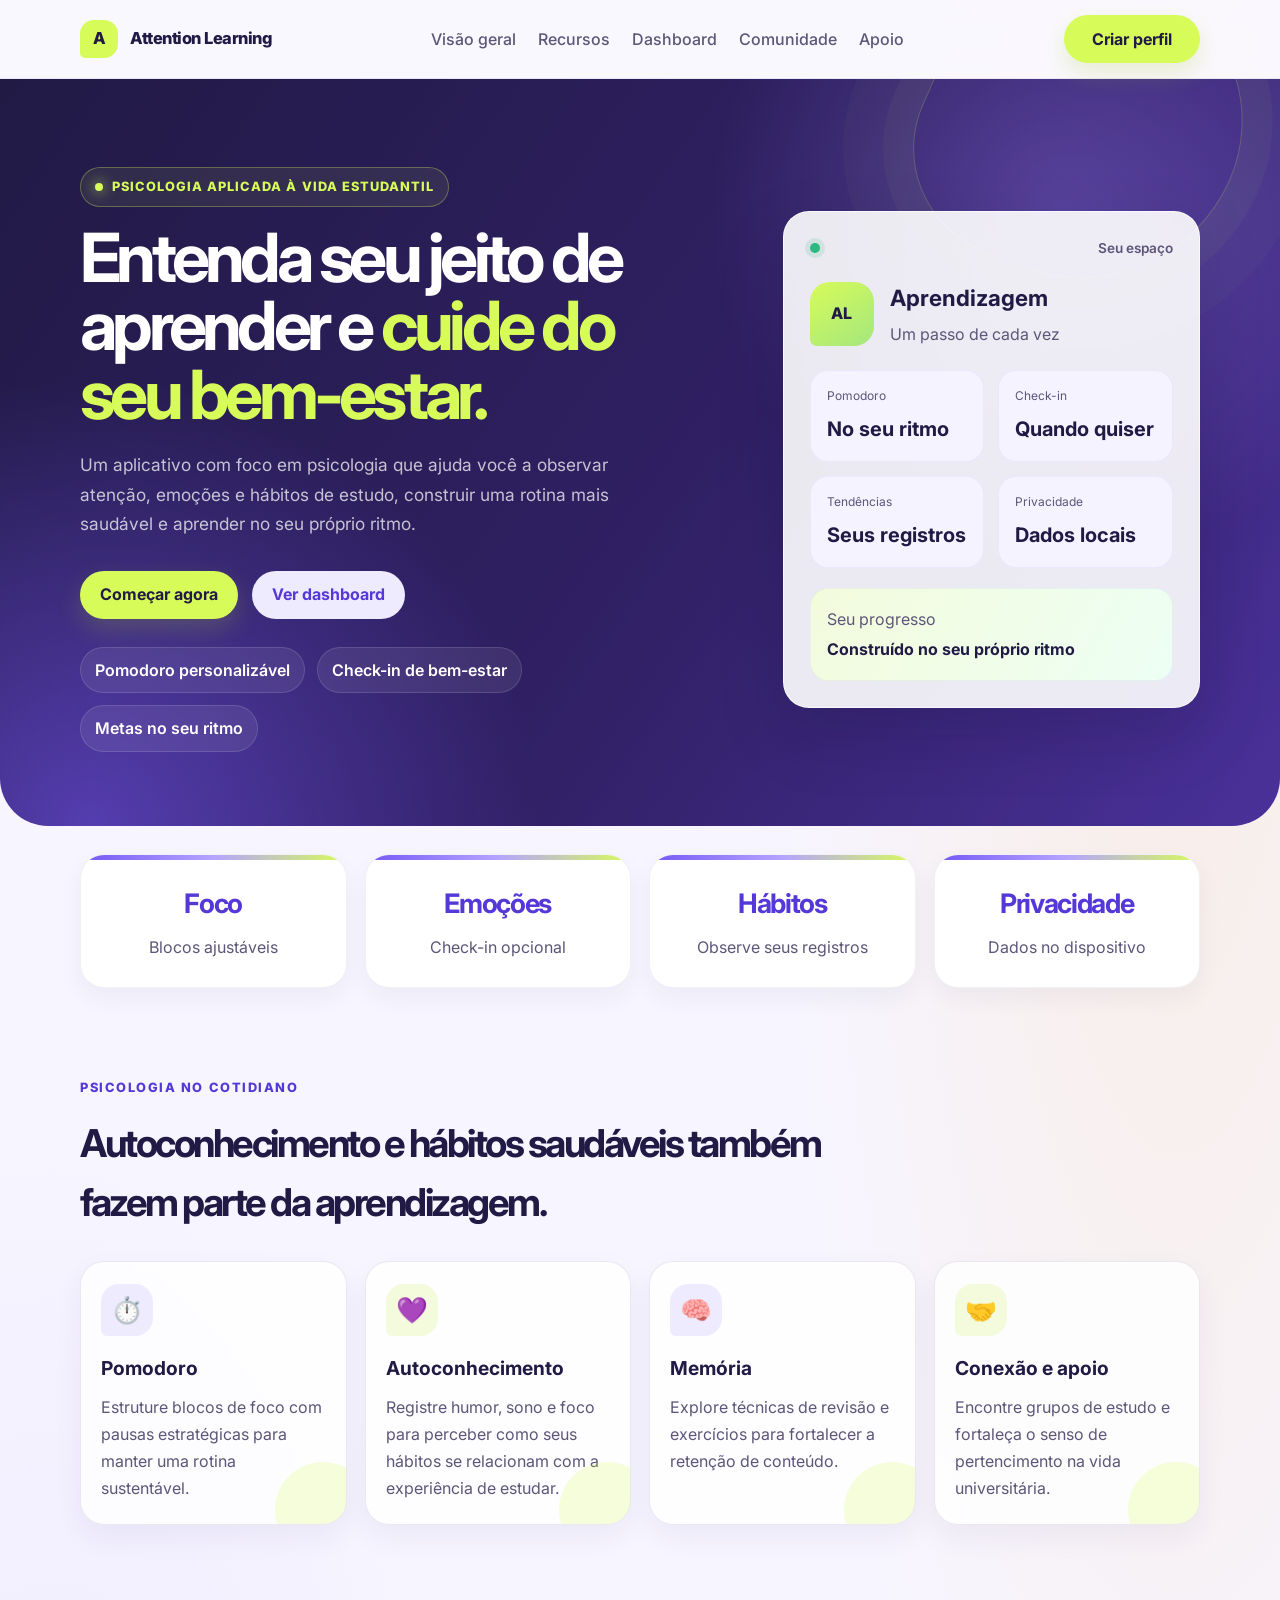
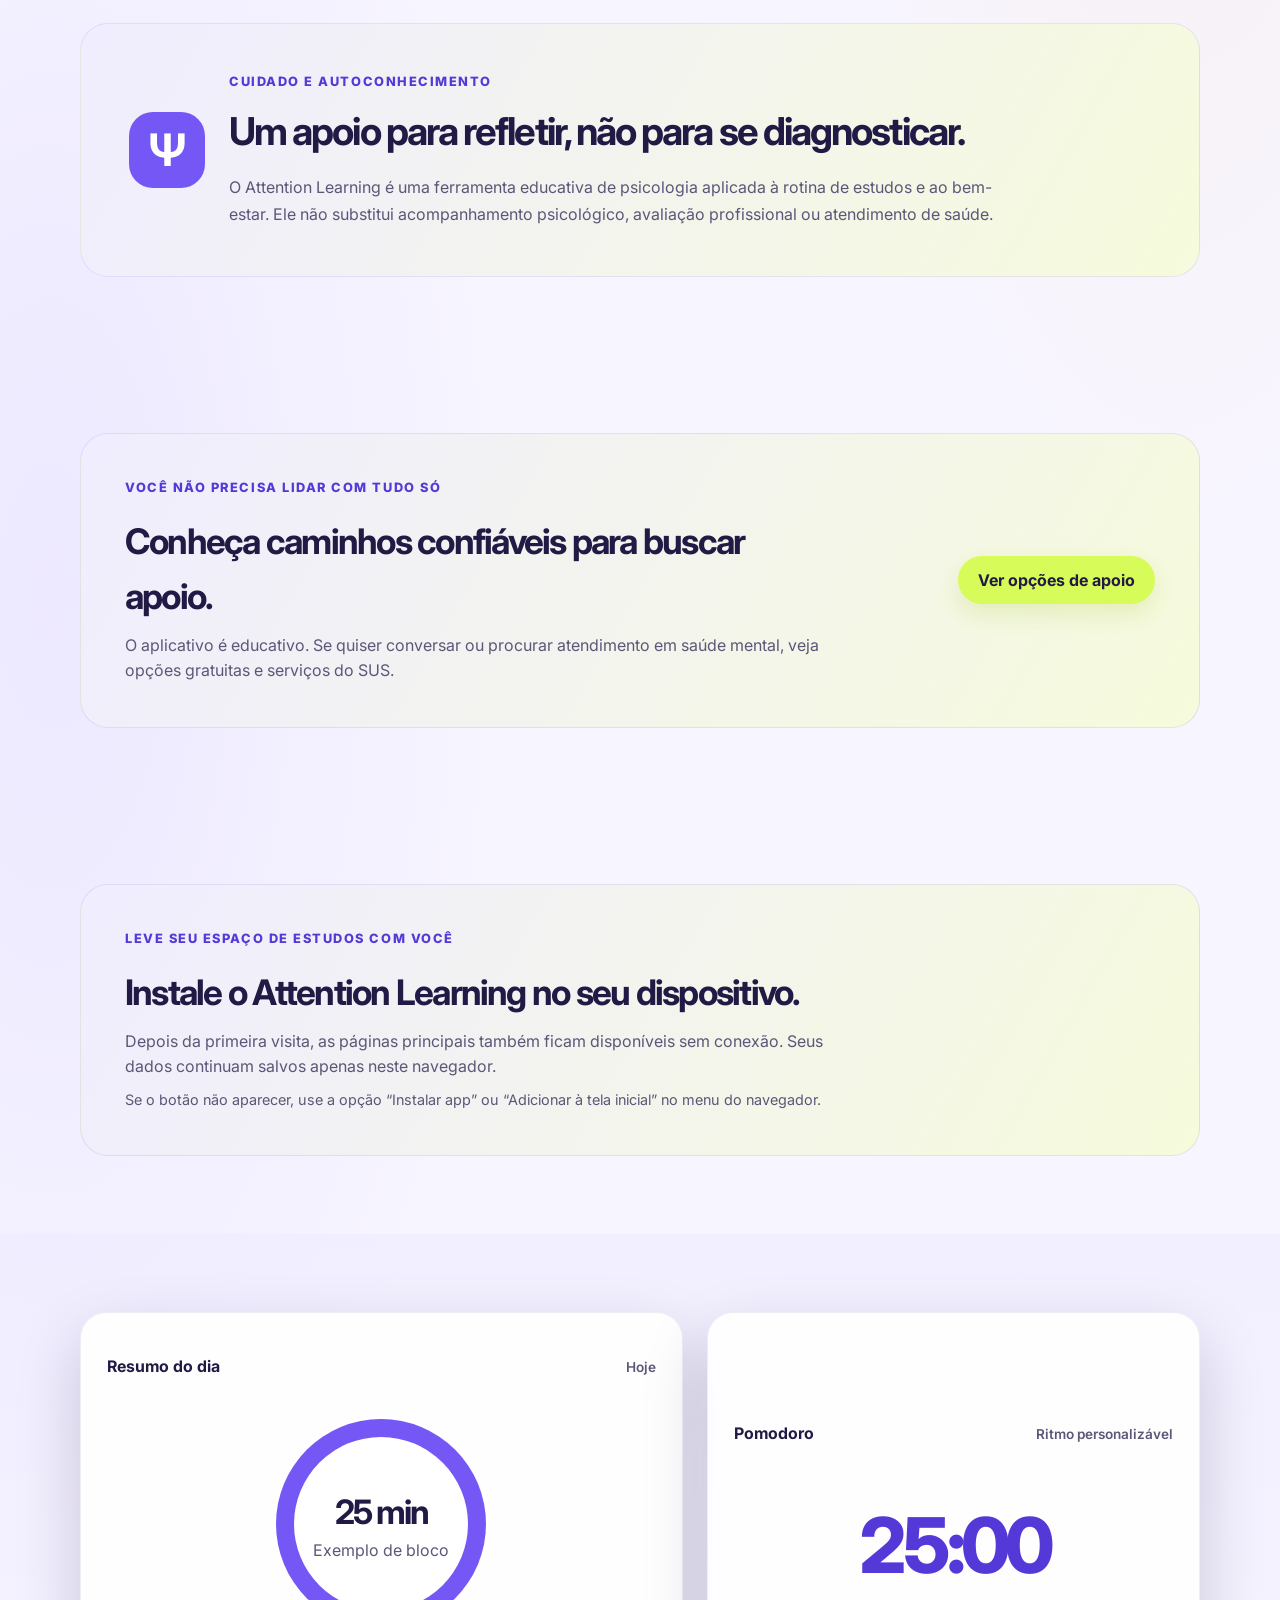
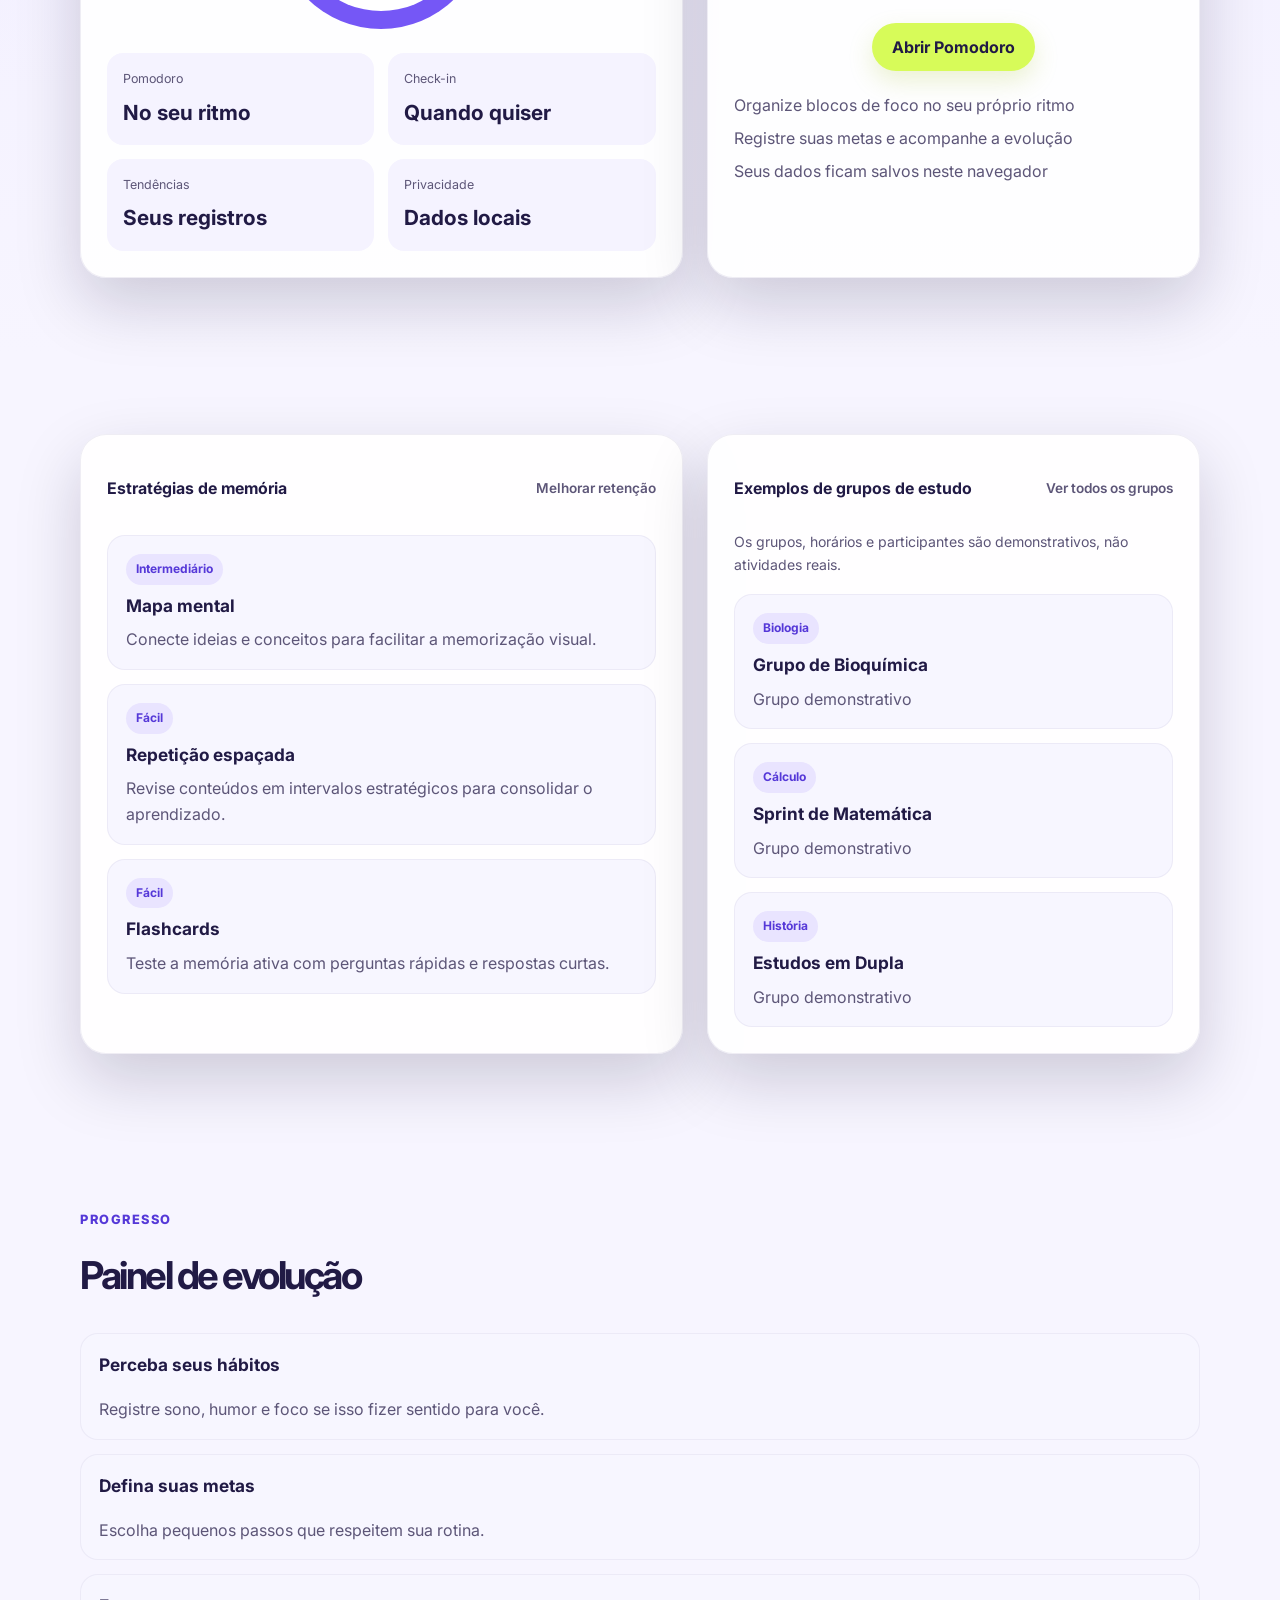
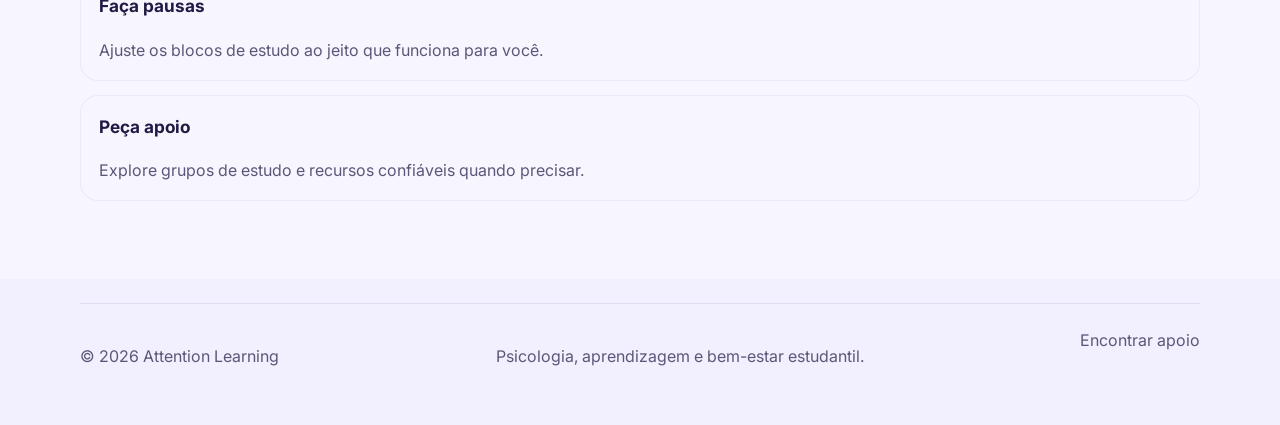
==== commit ac39d6dd: "Add study planning and accessible progress tools Co-authored-by: Copilot App <223556219+Copilot@user" ====
--- a/index.html
+++ b/index.html
@@ -34,7 +34,7 @@
           <a href="comunidade.html">Comunidade</a>
           <a href="apoio.html">Apoio</a>
         </nav>
-        <a class="btn btn-primary" href="cadastro.html">Criar conta</a>
+        <a class="btn btn-primary" href="cadastro.html">Criar perfil</a>
       </div>
     </header>
 
--- a/styles.css
+++ b/styles.css
@@ -2411,3 +2411,429 @@
   color: var(--secondary);
   box-shadow: none;
 }
+
+html[data-text-size="large"] {
+  font-size: 112.5%;
+}
+
+html[data-text-size="larger"] {
+  font-size: 125%;
+}
+
+body[data-theme="dark"] {
+  --bg: #101827;
+  --panel: #182337;
+  --panel-alt: #202e45;
+  --secondary: #eef2ff;
+  --text: #eef2ff;
+  --muted: #c1cbe0;
+  --border: rgba(215, 225, 255, 0.18);
+  --primary-dark: #a9b5ff;
+  background: #101827;
+}
+
+body[data-theme="dark"] .site-header {
+  background: rgba(16, 24, 39, 0.94);
+}
+
+body[data-theme="dark"] .panel,
+body[data-theme="dark"] .hero-card,
+body[data-theme="dark"] .feature-card,
+body[data-theme="dark"] .exercise-card,
+body[data-theme="dark"] .group-card,
+body[data-theme="dark"] .progress-card,
+body[data-theme="dark"] .support-card,
+body[data-theme="dark"] .install-card,
+body[data-theme="dark"] .support-invitation-card,
+body[data-theme="dark"] .metric-item,
+body[data-theme="dark"] .mini-metric {
+  background-color: var(--panel);
+  color: var(--text);
+}
+
+body[data-theme="dark"] .section,
+body[data-theme="dark"] .alt-bg,
+body[data-theme="dark"] .stats-band {
+  background-color: var(--bg);
+}
+
+body[data-theme="dark"] input,
+body[data-theme="dark"] select,
+body[data-theme="dark"] textarea,
+body[data-theme="dark"] .timer-settings,
+body[data-theme="dark"] .goal-item,
+body[data-theme="dark"] .trend-chart-track,
+body[data-theme="dark"] .trend-table th,
+body[data-theme="dark"] .trend-table td {
+  background-color: var(--panel-alt);
+  color: var(--text);
+  border-color: var(--border);
+}
+
+body[data-theme="dark"] .btn-secondary,
+body[data-theme="dark"] .preset-button {
+  background: #293857;
+  color: #e4e9ff;
+}
+
+body[data-theme="dark"] .support-emergency,
+body[data-theme="dark"] .support-emergency .support-icon {
+  background-color: #3a202e;
+  color: #ffd5dc;
+}
+
+body[data-theme="contrast"] {
+  --bg: #fff;
+  --panel: #fff;
+  --panel-alt: #fff;
+  --primary: #0000a8;
+  --primary-dark: #000080;
+  --secondary: #000;
+  --text: #000;
+  --muted: #222;
+  --border: #000;
+  background: #fff;
+  color: #000;
+}
+
+body[data-theme="contrast"] .panel,
+body[data-theme="contrast"] input,
+body[data-theme="contrast"] select,
+body[data-theme="contrast"] textarea,
+body[data-theme="contrast"] .goal-item,
+body[data-theme="contrast"] .btn-secondary,
+body[data-theme="contrast"] .preset-button {
+  border: 2px solid #000;
+  background: #fff;
+  color: #000;
+}
+
+.resource-finder {
+  position: relative;
+  display: grid;
+  gap: 8px;
+  margin: 22px 0;
+  padding: 18px;
+  border: 1px solid var(--border);
+  border-radius: 18px;
+  background: var(--panel);
+}
+
+.resource-finder > label {
+  font-weight: 800;
+}
+
+.resource-finder .muted-copy {
+  margin: 0;
+}
+
+.resource-search-results {
+  display: grid;
+  gap: 8px;
+  margin: 0;
+  padding: 0;
+  list-style: none;
+}
+
+.resource-search-results a {
+  display: block;
+  padding: 10px 12px;
+  border-radius: 10px;
+  background: var(--panel-alt);
+  color: var(--primary-dark);
+  font-weight: 700;
+}
+
+.planner-navigation {
+  display: flex;
+  align-items: center;
+  gap: 8px;
+}
+
+.planner-navigation .btn {
+  min-width: 48px;
+  height: 42px;
+  padding: 0 12px;
+}
+
+.planner-week {
+  display: grid;
+  grid-template-columns: repeat(7, minmax(0, 1fr));
+  gap: 8px;
+  margin: 16px 0 24px;
+}
+
+.planner-day-button {
+  display: grid;
+  justify-items: center;
+  gap: 4px;
+  min-width: 0;
+  padding: 10px 4px;
+  border: 1px solid var(--border);
+  border-radius: 14px;
+  background: var(--panel-alt);
+  color: var(--text);
+}
+
+.planner-day-button.is-selected {
+  outline: 3px solid var(--primary);
+  background: rgba(91, 108, 255, 0.12);
+}
+
+.planner-day-button span {
+  font-size: 0.8rem;
+}
+
+.planner-day-button strong {
+  font-size: 1.2rem;
+}
+
+.planner-day {
+  padding: 16px;
+  border-radius: 16px;
+  background: var(--panel-alt);
+}
+
+.planner-day h3,
+.planner-form h3 {
+  margin: 0 0 12px;
+}
+
+.planner-tasks {
+  display: grid;
+  gap: 8px;
+}
+
+.planner-task {
+  display: flex;
+  align-items: center;
+  justify-content: space-between;
+  gap: 12px;
+  padding: 12px;
+  border: 1px solid var(--border);
+  border-radius: 12px;
+  background: var(--panel);
+}
+
+.planner-task label {
+  display: flex;
+  align-items: center;
+  gap: 10px;
+}
+
+.planner-task .is-complete {
+  text-decoration: line-through;
+  color: var(--muted);
+}
+
+.planner-task > span {
+  margin-left: auto;
+  color: var(--muted);
+  white-space: nowrap;
+}
+
+.planner-form {
+  display: grid;
+  gap: 12px;
+  margin-top: 20px;
+}
+
+.planner-form .muted-copy {
+  margin: 0;
+}
+
+.planner-form-row {
+  display: grid;
+  grid-template-columns: repeat(3, minmax(0, 1fr));
+  gap: 12px;
+}
+
+.planner-form-row > div,
+.preferences-form > div {
+  display: grid;
+  gap: 8px;
+}
+
+.trend-charts {
+  display: grid;
+  grid-template-columns: repeat(2, minmax(0, 1fr));
+  gap: 12px;
+  margin: 20px 0;
+}
+
+.trend-chart-card {
+  min-width: 0;
+  padding: 14px;
+  border: 1px solid var(--border);
+  border-radius: 16px;
+  background: var(--panel);
+}
+
+.trend-chart-card h3 {
+  margin: 0 0 12px;
+  font-size: 1rem;
+}
+
+.trend-chart {
+  display: grid;
+  grid-template-columns: repeat(7, minmax(0, 1fr));
+  gap: 4px;
+  min-height: 150px;
+}
+
+.trend-chart-day {
+  display: grid;
+  grid-template-rows: 1fr auto auto;
+  align-items: end;
+  justify-items: center;
+  gap: 5px;
+  min-width: 0;
+  text-align: center;
+}
+
+.trend-chart-track {
+  display: flex;
+  align-items: end;
+  justify-content: center;
+  width: 100%;
+  height: 90px;
+  overflow: hidden;
+  border-radius: 8px;
+  background: var(--panel-alt);
+}
+
+.trend-chart-bar {
+  display: block;
+  width: min(24px, 65%);
+  min-height: 0;
+  border-radius: 6px 6px 0 0;
+  background: var(--primary);
+}
+
+.trend-chart-value,
+.trend-chart-label {
+  font-size: 0.72rem;
+  line-height: 1.3;
+  overflow-wrap: anywhere;
+}
+
+.trend-chart-value {
+  min-height: 1.2em;
+  font-weight: 700;
+}
+
+.mood-chart {
+  display: grid;
+  grid-template-columns: repeat(7, minmax(0, 1fr));
+  gap: 4px;
+}
+
+.mood-chart-day {
+  display: grid;
+  justify-items: center;
+  align-content: start;
+  gap: 10px;
+  min-height: 90px;
+  padding: 8px 2px;
+  border-radius: 8px;
+  background: var(--panel-alt);
+  text-align: center;
+  font-size: 0.75rem;
+  overflow-wrap: anywhere;
+}
+
+.preferences-form {
+  display: grid;
+  grid-template-columns: repeat(2, minmax(0, 1fr));
+  gap: 14px;
+}
+
+.welcome-dialog {
+  width: min(600px, calc(100% - 32px));
+  max-height: min(90vh, 760px);
+  padding: 0;
+  border: 1px solid var(--border);
+  border-radius: 24px;
+  background: var(--panel);
+  color: var(--text);
+}
+
+.welcome-dialog::backdrop {
+  background: rgba(18, 24, 42, 0.7);
+}
+
+.welcome-dialog-content {
+  display: grid;
+  gap: 14px;
+  padding: clamp(20px, 5vw, 36px);
+}
+
+.welcome-dialog-content h2,
+.welcome-dialog-content p {
+  margin: 0;
+}
+
+.welcome-dialog-content ol {
+  display: grid;
+  gap: 12px;
+  margin: 0;
+  padding-left: 24px;
+}
+
+.welcome-dialog-content li span {
+  display: block;
+  margin-top: 4px;
+  color: var(--muted);
+}
+
+@media (max-width: 640px) {
+  .planner-navigation {
+    flex-wrap: wrap;
+    justify-content: flex-end;
+  }
+
+  .planner-navigation .btn {
+    min-width: 42px;
+    padding: 0 8px;
+  }
+
+  .planner-week {
+    gap: 4px;
+  }
+
+  .planner-day-button {
+    padding: 8px 2px;
+    border-radius: 10px;
+  }
+
+  .planner-day-button span {
+    font-size: 0.68rem;
+  }
+
+  .planner-form-row,
+  .preferences-form,
+  .trend-charts {
+    grid-template-columns: 1fr;
+  }
+
+  .trend-chart {
+    gap: 8px;
+  }
+
+  .trend-chart-track {
+    height: 76px;
+  }
+
+  .planner-task {
+    align-items: flex-start;
+    flex-wrap: wrap;
+  }
+
+  .planner-task > span {
+    margin-left: 30px;
+  }
+
+  .planner-task .remove-goal-button {
+    margin-left: auto;
+  }
+}
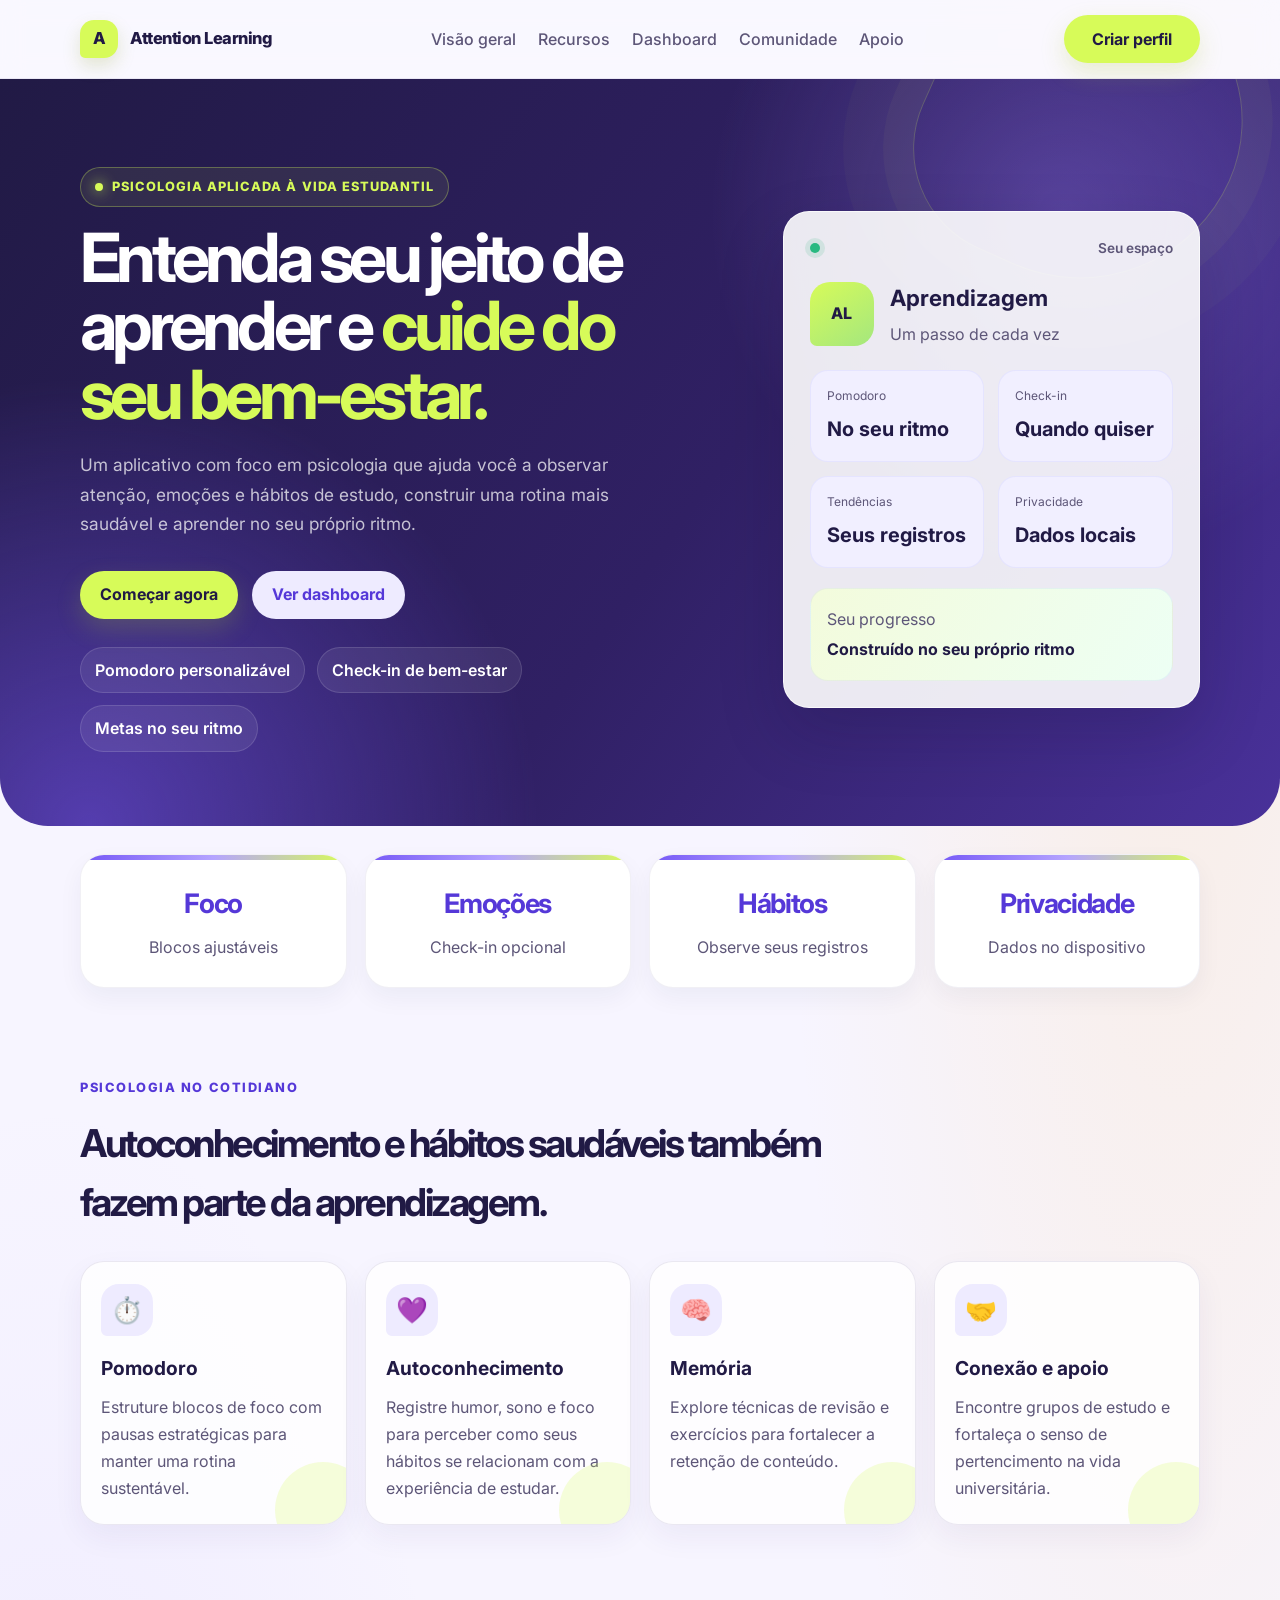
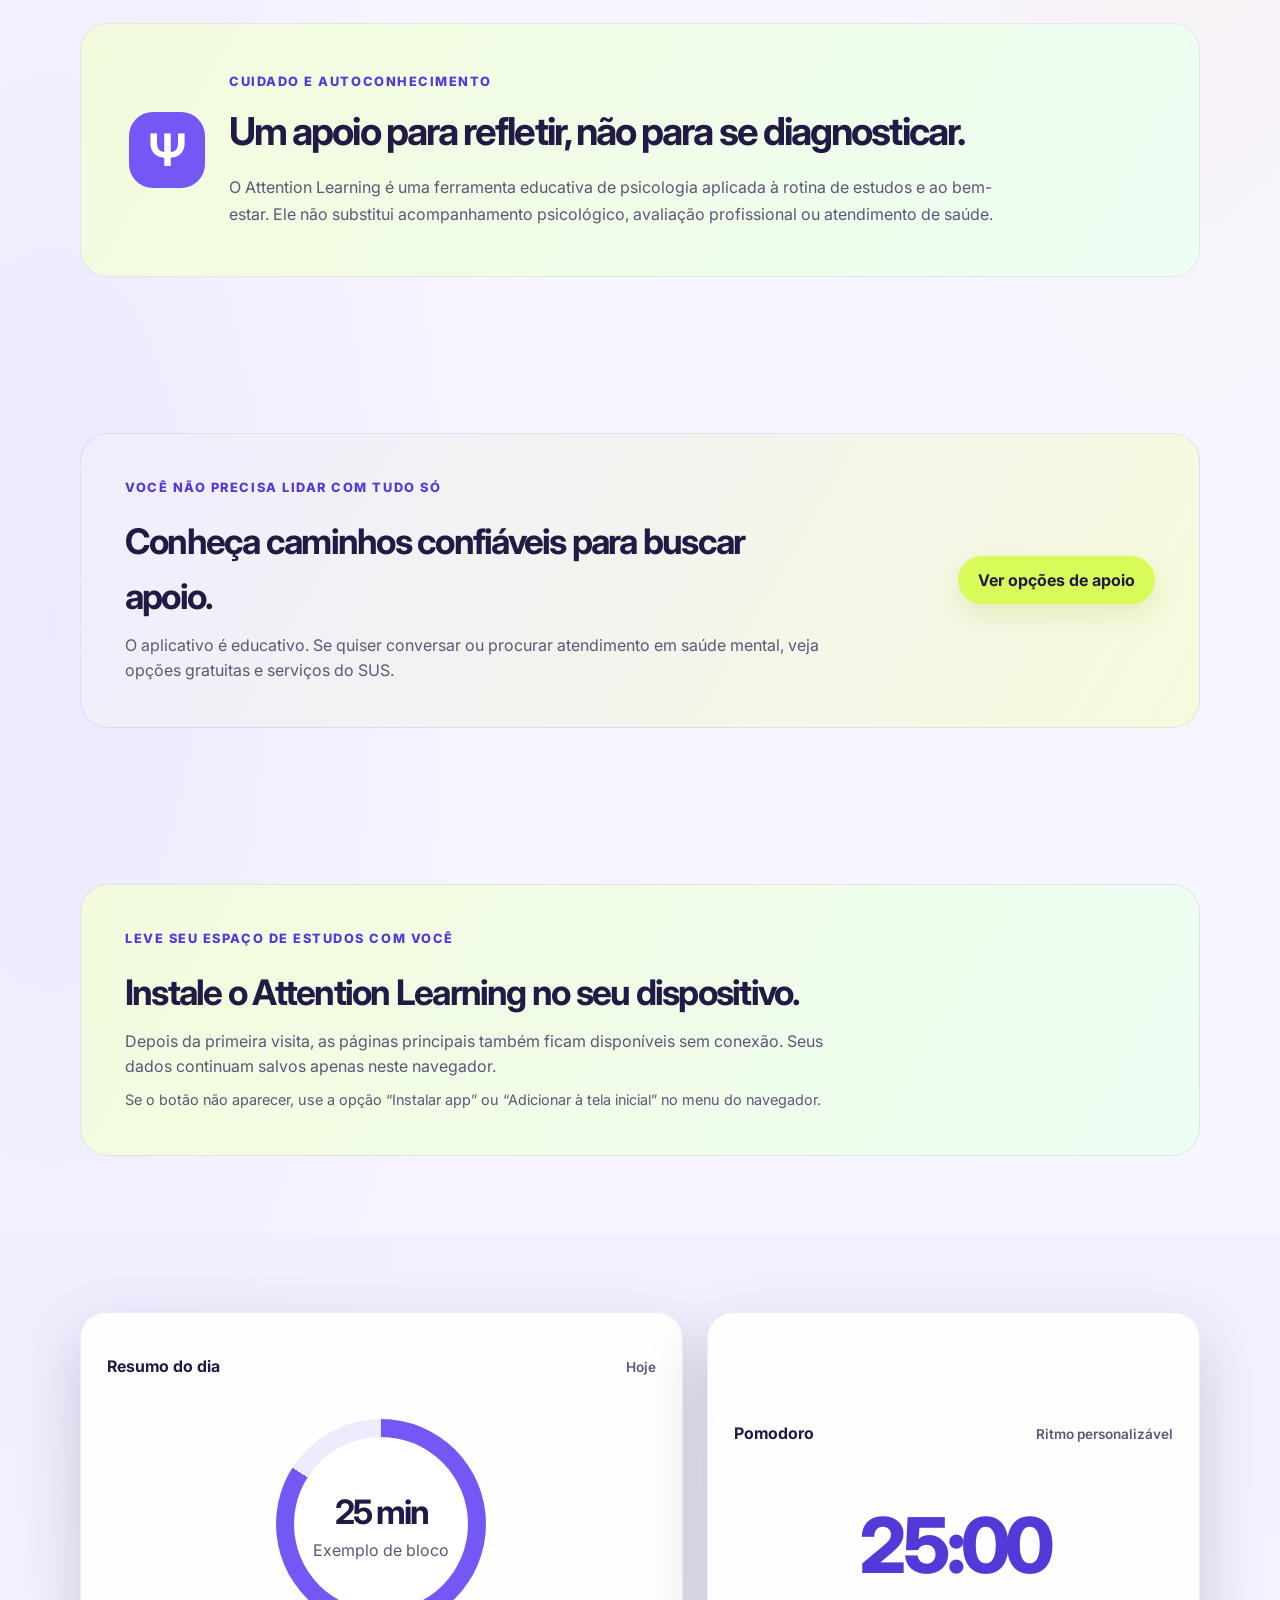
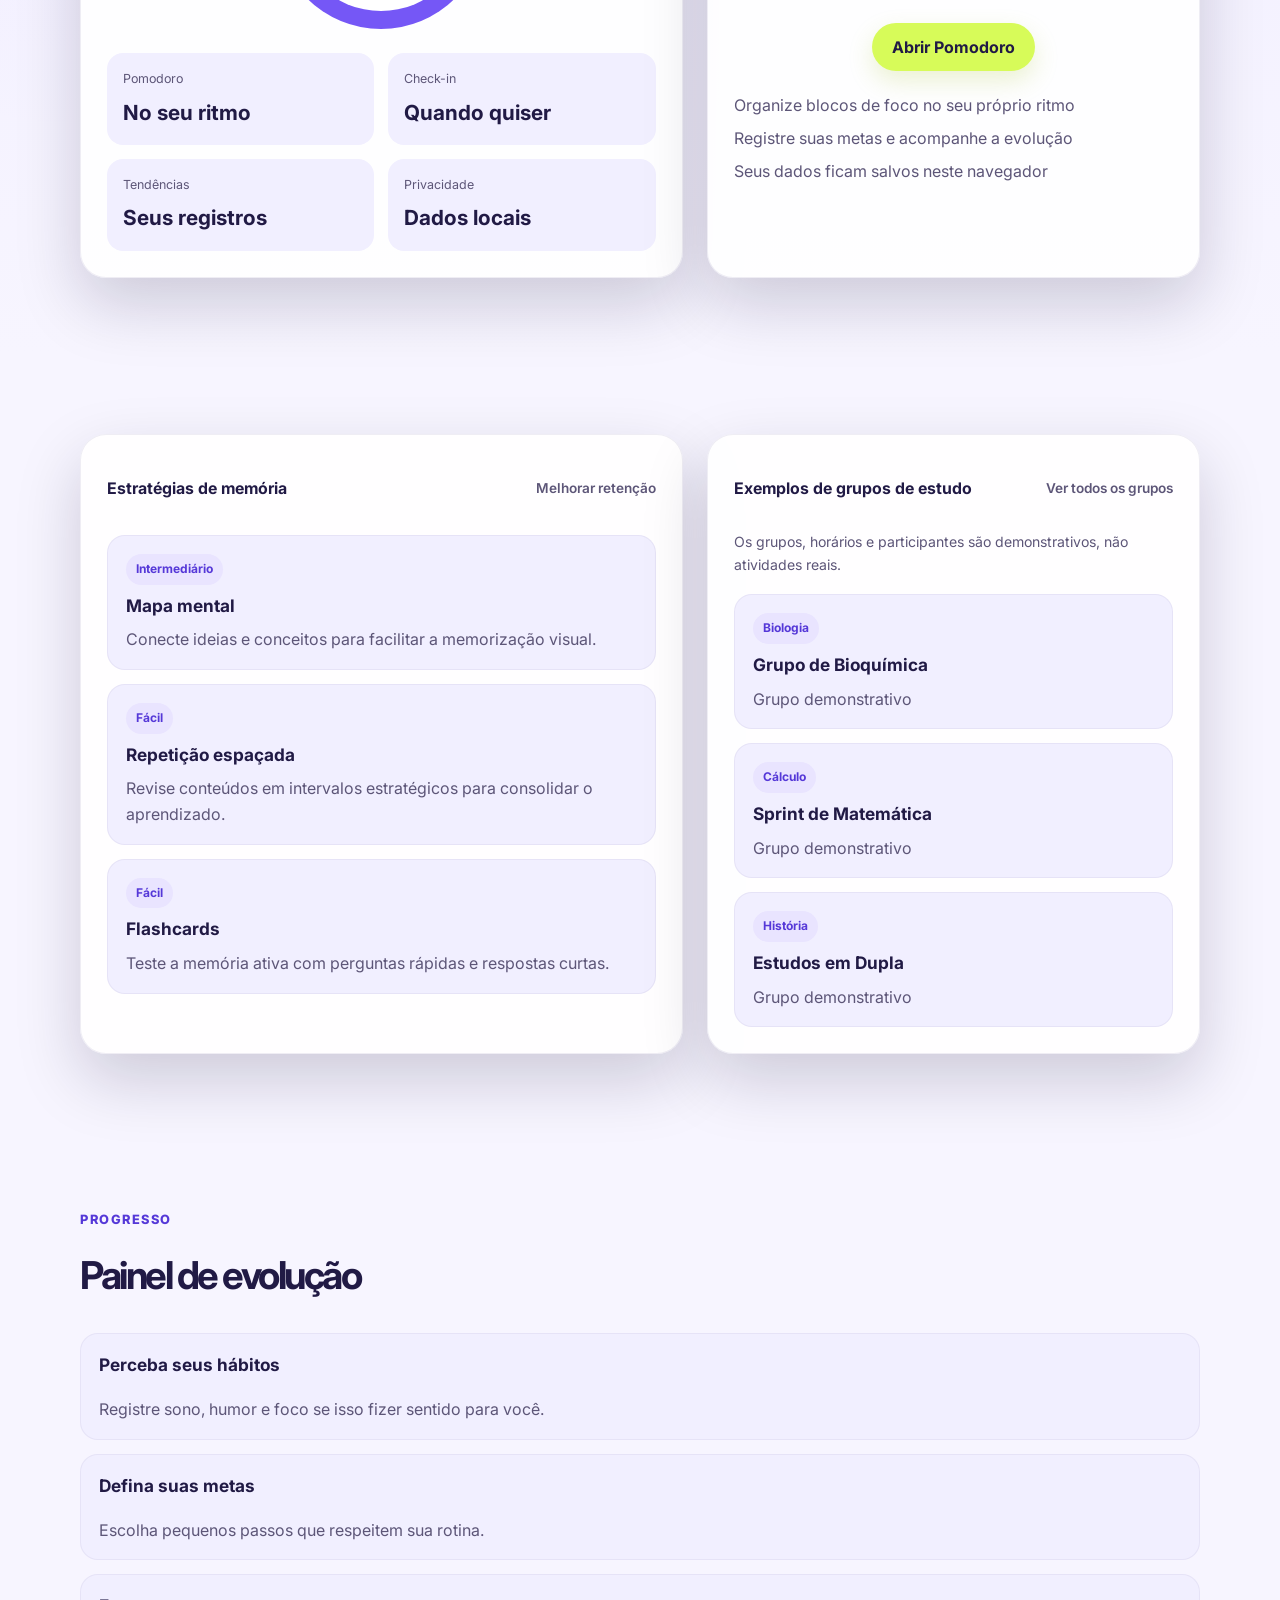
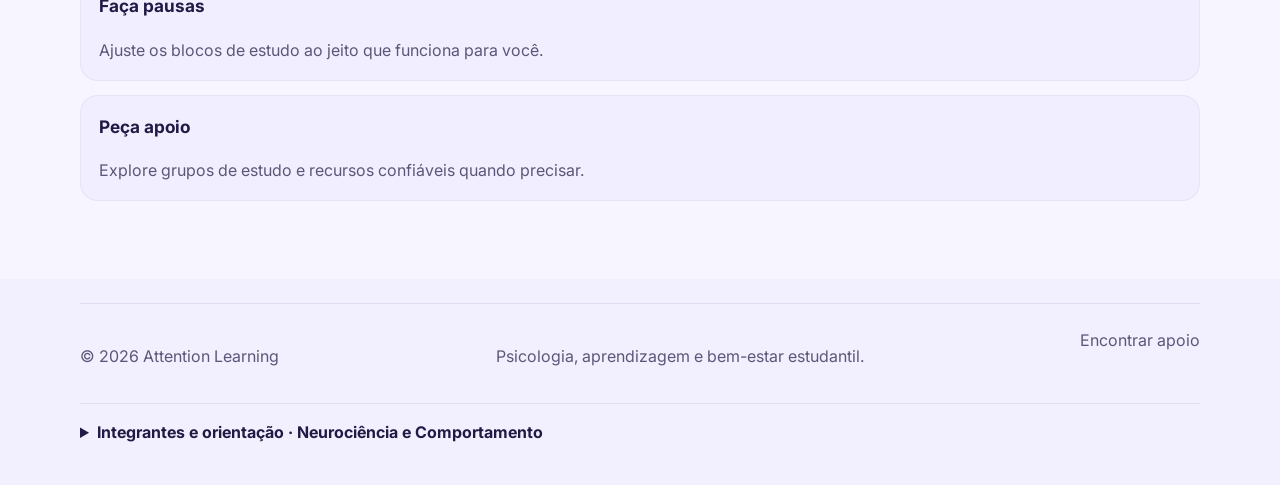
==== commit 1ae55164: "Add mindfulness and CBT reflection features Co-authored-by: Copilot App <223556219+Copilot@users.nor" ====
--- a/index.html
+++ b/index.html
@@ -204,10 +204,35 @@
     </main>
 
     <footer class="site-footer">
-      <div class="container footer-row">
-        <p>© <span id="currentYear"></span> Attention Learning</p>
-        <p>Psicologia, aprendizagem e bem-estar estudantil.</p>
-        <a href="apoio.html">Encontrar apoio</a>
+      <div class="container">
+        <div class="footer-row">
+          <p>© <span id="currentYear"></span> Attention Learning</p>
+          <p>Psicologia, aprendizagem e bem-estar estudantil.</p>
+          <a href="apoio.html">Encontrar apoio</a>
+        </div>
+        <details class="project-credits">
+          <summary>Integrantes e orientação · Neurociência e Comportamento</summary>
+          <div class="project-credits-content">
+            <p><strong>Professora orientadora:</strong> Ailla Pacheco</p>
+            <p><strong>Integrantes do grupo:</strong></p>
+            <ol class="project-credits-list">
+              <li>Kayte Leticia Azevedo Pires</li>
+              <li>Ana Luiza Souza Fidelis</li>
+              <li>Luiza Darley da Silva Lopes</li>
+              <li>Maria Eduarda Germano Lança</li>
+              <li>Mateus Pereira Gonçalves</li>
+              <li>Mateus Trindade Vilela de Campos</li>
+              <li>Matheus Afonso de Paiva</li>
+              <li>Moises Galan Ramos Cobo</li>
+              <li>Myrella Viega Trindade</li>
+              <li>Míriam de Jesus Silva</li>
+              <li>Natalia Elen Machado</li>
+              <li>Natalia Lidia Silva Mello</li>
+              <li>Natália Maria Teixeira da Silva</li>
+              <li>Priscielly Patrícia Oliveira Araújo</li>
+            </ol>
+          </div>
+        </details>
       </div>
     </footer>
 
--- a/styles.css
+++ b/styles.css
@@ -2527,6 +2527,22 @@
   margin: 0;
 }
 
+.resource-finder input {
+  width: 100%;
+  min-height: 48px;
+  padding: 0 14px;
+  border: 1px solid var(--border);
+  border-radius: 12px;
+  background: var(--panel);
+  color: var(--text);
+  font: inherit;
+}
+
+.resource-finder input:focus {
+  outline: 3px solid rgba(112, 101, 143, 0.2);
+  border-color: var(--primary);
+}
+
 .resource-search-results {
   display: grid;
   gap: 8px;
@@ -2837,3 +2853,847 @@
     margin-left: auto;
   }
 }
+
+.planner-task-type {
+  display: inline-flex;
+  align-items: center;
+  min-height: 28px;
+  padding: 4px 9px;
+  border-radius: 999px;
+  background: var(--panel-alt);
+  color: var(--primary-dark);
+  font-size: 0.75rem;
+  font-weight: 700;
+}
+
+.planner-task-type-exam {
+  background: #fff1d6;
+  color: #704b00;
+}
+
+.planner-task-type-assignment {
+  background: #e9f7ef;
+  color: #17643b;
+}
+
+.flashcard-form,
+.reflection-form {
+  display: grid;
+  gap: 12px;
+  max-width: 760px;
+}
+
+.flashcard-review {
+  display: grid;
+  gap: 14px;
+  margin: 22px 0;
+  padding: clamp(18px, 4vw, 28px);
+  border: 1px solid var(--border);
+  border-radius: 18px;
+  background: var(--panel-alt);
+}
+
+.flashcard-review .eyebrow,
+.flashcard-review h3 {
+  margin: 0;
+}
+
+.flashcard-review h3 {
+  font-size: clamp(1.2rem, 3vw, 1.65rem);
+}
+
+.flashcard-answer {
+  padding: 14px;
+  border-radius: 12px;
+  background: var(--panel);
+  line-height: 1.7;
+  white-space: pre-wrap;
+}
+
+.flashcard-ratings {
+  display: flex;
+  flex-wrap: wrap;
+  gap: 10px;
+}
+
+.flashcard-ratings .btn {
+  flex: 1 1 150px;
+}
+
+.flashcard-library {
+  margin-top: 16px;
+}
+
+.flashcard-library summary {
+  cursor: pointer;
+  color: var(--primary-dark);
+  font-weight: 700;
+}
+
+.flashcard-list {
+  display: grid;
+  gap: 8px;
+  margin-top: 12px;
+}
+
+.flashcard-list-item {
+  display: flex;
+  align-items: center;
+  justify-content: space-between;
+  gap: 12px;
+  padding: 12px;
+  border: 1px solid var(--border);
+  border-radius: 12px;
+}
+
+.flashcard-list-item p {
+  margin: 0;
+  font-weight: 600;
+}
+
+.flashcard-list-item span {
+  color: var(--muted);
+  font-size: 0.85rem;
+}
+
+.weekly-review-grid {
+  display: grid;
+  grid-template-columns: repeat(auto-fit, minmax(170px, 1fr));
+  gap: 12px;
+  margin: 18px 0;
+}
+
+.weekly-review-metric {
+  min-width: 0;
+  padding: 16px;
+  border: 1px solid var(--border);
+  border-radius: 14px;
+  background: var(--panel-alt);
+}
+
+.weekly-review-metric h3 {
+  margin: 0;
+  color: var(--muted);
+  font-size: 0.9rem;
+  font-weight: 600;
+}
+
+.weekly-review-metric p {
+  margin: 10px 0 0;
+  font-size: 1.1rem;
+  font-weight: 800;
+  overflow-wrap: anywhere;
+}
+
+.weekly-review-reflection {
+  padding: 18px;
+  border-radius: 14px;
+  background: var(--panel-alt);
+}
+
+.weekly-review-reflection h3,
+.weekly-review-reflection p {
+  margin: 0 0 10px;
+}
+
+.guided-break-panel {
+  display: grid;
+  gap: 12px;
+}
+
+.guided-break-panel .panel-header,
+.guided-break-panel .muted-copy {
+  margin-bottom: 0;
+}
+
+.guided-break-instruction {
+  max-width: 720px;
+  min-height: 3em;
+  margin: 0;
+  color: var(--muted);
+  line-height: 1.7;
+}
+
+.guided-break-controls {
+  display: flex;
+  flex-wrap: wrap;
+  align-items: center;
+  gap: 10px;
+}
+
+.guided-break-controls > span {
+  min-width: 76px;
+  color: var(--secondary);
+  font-size: 1.4rem;
+  font-variant-numeric: tabular-nums;
+  font-weight: 800;
+}
+
+body[data-theme="dark"] .planner-task-type-exam {
+  background: #473719;
+  color: #ffe4a3;
+}
+
+body[data-theme="dark"] .planner-task-type-assignment {
+  background: #183c2b;
+  color: #b6efc8;
+}
+
+.dashboard-page .reminders-panel + .guided-break-panel,
+.dashboard-page .guided-break-panel + .mindfulness-panel,
+.dashboard-page .mindfulness-panel + .thought-record-panel,
+.dashboard-page .thought-record-panel + .journal-panel {
+  margin-top: 28px;
+}
+
+.mindfulness-panel,
+.thought-record-panel {
+  display: grid;
+  gap: 16px;
+}
+
+.mindfulness-panel .panel-header,
+.thought-record-panel .panel-header {
+  margin: 0;
+}
+
+.mindfulness-panel > .muted-copy,
+.thought-record-panel > .muted-copy {
+  max-width: 780px;
+  margin: 0;
+}
+
+.mindfulness-instruction {
+  min-height: 4.5em;
+  margin: 0;
+  padding: 18px;
+  border: 1px solid var(--border);
+  border-radius: 16px;
+  background: var(--panel-alt);
+  color: var(--text);
+  font-size: 1.05rem;
+  line-height: 1.7;
+}
+
+.mindfulness-controls {
+  display: flex;
+  flex-wrap: wrap;
+  align-items: center;
+  gap: 12px;
+}
+
+.mindfulness-controls > span {
+  min-width: 82px;
+  color: var(--secondary);
+  font-size: 1.5rem;
+  font-variant-numeric: tabular-nums;
+  font-weight: 800;
+}
+
+.mindfulness-controls .btn {
+  min-height: 48px;
+}
+
+.thought-record-form {
+  display: grid;
+  gap: 12px;
+  max-width: 900px;
+}
+
+.thought-record-form > label {
+  color: var(--text);
+  font-weight: 700;
+}
+
+.thought-record-form input[type="range"] {
+  accent-color: var(--primary);
+}
+
+.thought-record-form label output {
+  display: inline-block;
+  min-width: 1.5em;
+  color: var(--primary-dark);
+  text-align: center;
+  font-variant-numeric: tabular-nums;
+}
+
+.thought-record-history {
+  margin-top: 8px;
+}
+
+.thought-record-history h3 {
+  margin: 0 0 14px;
+  font-size: 1rem;
+}
+
+.thought-record-entries {
+  display: grid;
+  gap: 14px;
+}
+
+.thought-record-entry {
+  padding: 18px;
+  border: 1px solid var(--border);
+  border-radius: 16px;
+  background: var(--panel-alt);
+  color: var(--text);
+}
+
+.thought-record-entry dl {
+  display: grid;
+  grid-template-columns: minmax(180px, 0.8fr) minmax(0, 1.5fr);
+  gap: 9px 16px;
+  margin: 16px 0 0;
+}
+
+.thought-record-entry dt {
+  color: var(--muted);
+  font-weight: 700;
+}
+
+.thought-record-entry dd {
+  min-width: 0;
+  margin: 0;
+  overflow-wrap: anywhere;
+  white-space: pre-wrap;
+}
+
+.project-credits {
+  margin-top: 18px;
+  padding: 16px 0 0;
+  border-top: 1px solid var(--border);
+  color: var(--muted);
+}
+
+.project-credits summary {
+  width: fit-content;
+  cursor: pointer;
+  color: var(--text);
+  font-weight: 700;
+}
+
+.project-credits summary:focus-visible {
+  outline: 3px solid var(--primary);
+  outline-offset: 4px;
+  border-radius: 4px;
+}
+
+.project-credits-content {
+  max-width: 900px;
+  margin-top: 18px;
+}
+
+.project-credits-content > p {
+  margin: 0 0 8px;
+}
+
+.project-credits-list {
+  display: grid;
+  grid-template-columns: repeat(2, minmax(0, 1fr));
+  gap: 8px 32px;
+  margin: 10px 0 0;
+  padding-left: 24px;
+}
+
+.project-credits-list li {
+  padding-left: 3px;
+  overflow-wrap: anywhere;
+}
+
+body[data-theme="dark"] .mindfulness-instruction,
+body[data-theme="dark"] .thought-record-entry {
+  background: var(--panel-alt);
+  color: var(--text);
+}
+
+@media (max-width: 640px) {
+  .flashcard-ratings {
+    display: grid;
+    grid-template-columns: 1fr;
+  }
+
+  .flashcard-list-item {
+    align-items: flex-start;
+    flex-wrap: wrap;
+  }
+
+  .flashcard-list-item .remove-goal-button {
+    margin-left: auto;
+  }
+
+  .guided-break-controls .btn {
+    flex: 1 1 140px;
+  }
+
+  .mindfulness-controls .btn {
+    flex: 1 1 150px;
+  }
+
+  .dashboard-page .reminders-panel + .guided-break-panel,
+  .dashboard-page .guided-break-panel + .mindfulness-panel,
+  .dashboard-page .mindfulness-panel + .thought-record-panel,
+  .dashboard-page .thought-record-panel + .journal-panel,
+  .dashboard-page .journal-panel + .preferences-panel,
+  .dashboard-page .preferences-panel + .privacy-panel {
+    margin-top: 20px;
+  }
+
+  .thought-record-entry dl {
+    grid-template-columns: 1fr;
+    gap: 4px;
+  }
+
+  .thought-record-entry dd + dt {
+    margin-top: 10px;
+  }
+
+  .project-credits-list {
+    grid-template-columns: 1fr;
+    gap: 6px;
+  }
+}
+
+:root {
+  --bg: #f7f5ff;
+  --panel: #ffffff;
+  --panel-alt: #f1efff;
+  --primary: #7557f6;
+  --primary-dark: #5538d8;
+  --secondary: #211a45;
+  --accent: #d7fb59;
+  --success: #29b981;
+  --text: #211a45;
+  --muted: #5d5678;
+  --border: rgba(57, 42, 117, 0.1);
+  --shadow: 0 22px 55px rgba(48, 34, 111, 0.12);
+}
+
+body {
+  background:
+    radial-gradient(ellipse at 92% 10%, rgba(255, 202, 117, 0.18), transparent 25rem),
+    radial-gradient(ellipse at 4% 42%, rgba(173, 155, 255, 0.14), transparent 28rem),
+    #f7f5ff;
+}
+
+.site-header {
+  background: rgba(250, 249, 255, 0.88);
+  border-bottom-color: rgba(57, 42, 117, 0.08);
+}
+
+.brand-mark {
+  background: var(--accent);
+  color: var(--secondary);
+  box-shadow: 0 8px 18px rgba(133, 153, 32, 0.2);
+}
+
+.btn-primary {
+  background: var(--accent);
+  color: var(--secondary);
+  box-shadow: 0 10px 24px rgba(169, 197, 50, 0.22);
+}
+
+.btn-primary:hover {
+  box-shadow: 0 14px 28px rgba(169, 197, 50, 0.34);
+}
+
+.btn-secondary,
+.preset-button {
+  background: #eeebff;
+  color: var(--primary-dark);
+}
+
+.preset-button.is-active {
+  background: var(--primary);
+  color: #fff;
+}
+
+.metric-item,
+.mini-metric,
+.exercise-card,
+.group-card,
+.progress-card,
+.goal-item,
+.custom-goal-item {
+  background: var(--panel-alt);
+}
+
+.resolution-box,
+.psychology-note-inner,
+.install-card {
+  background: linear-gradient(120deg, #f3fbdc, #edfff4);
+}
+
+.feature-emoji,
+.feature-card:nth-child(even) .feature-emoji {
+  background: #eeebff;
+}
+
+.ring-chart {
+  background: conic-gradient(var(--primary) 0 84%, #eeebff 84% 100%);
+}
+
+.progress-bar {
+  background: var(--panel-alt);
+}
+
+.progress-track {
+  background: var(--primary);
+}
+
+.trend-table thead th,
+.trend-chart-track,
+.journal-form textarea,
+.journal-entry,
+.journal-history .empty-state {
+  background: #fbfaff;
+}
+
+.journal-privacy,
+.weekly-review-reflection,
+.weekly-review-metric {
+  background: #f3f0ff;
+}
+
+.site-footer {
+  background: rgba(238, 235, 255, 0.5);
+}
+
+.dashboard-page > .container > .panel {
+  padding: clamp(24px, 3vw, 36px);
+  border-radius: 24px;
+}
+
+.dashboard-page .panel-header {
+  margin-bottom: 16px;
+}
+
+.dashboard-page .dashboard-stats {
+  gap: 16px;
+  margin: 32px 0;
+}
+
+.dashboard-page .study-planner + .flashcard-panel,
+.dashboard-page .flashcard-panel + .dashboard-workspace,
+.dashboard-page .dashboard-workspace + .reflection-panel,
+.dashboard-page .dashboard-workspace + .dashboard-lower,
+.dashboard-page .dashboard-lower + .trends-panel,
+.dashboard-page .trends-panel + .weekly-review,
+.dashboard-page .weekly-review + .reminders-panel,
+.dashboard-page .reminders-panel + .guided-break-panel,
+.dashboard-page .guided-break-panel + .mindfulness-panel,
+.dashboard-page .mindfulness-panel + .thought-record-panel,
+.dashboard-page .thought-record-panel + .journal-panel,
+.dashboard-page .journal-panel + .preferences-panel,
+.dashboard-page .preferences-panel + .privacy-panel {
+  margin-top: 28px;
+}
+
+.dashboard-page .dashboard-workspace {
+  gap: 20px;
+  margin-top: 28px;
+}
+
+.dashboard-page .goal-list,
+.dashboard-page .custom-goal-list,
+.dashboard-page .planner-tasks,
+.dashboard-page .weekly-review-grid {
+  gap: 14px;
+}
+
+body[data-theme="dark"] {
+  --bg: #101827;
+  --panel: #182337;
+  --panel-alt: #202e45;
+  --secondary: #eef2ff;
+  --text: #eef2ff;
+  --muted: #c1cbe0;
+  --border: rgba(215, 225, 255, 0.18);
+  --primary-dark: #a9b5ff;
+  background: #101827;
+}
+
+body[data-theme="dark"] .site-header {
+  background: rgba(16, 24, 39, 0.94);
+}
+
+body[data-theme="dark"] .btn-primary,
+body[data-theme="dark"] .brand-mark {
+  background: var(--accent);
+  color: #211a45;
+}
+
+body[data-theme="dark"] .btn-secondary,
+body[data-theme="dark"] .preset-button {
+  background: #293857;
+  color: #e4e9ff;
+}
+
+body[data-theme="dark"] .preset-button.is-active {
+  background: var(--primary);
+}
+
+body[data-theme="dark"] .metric-item,
+body[data-theme="dark"] .mini-metric,
+body[data-theme="dark"] .exercise-card,
+body[data-theme="dark"] .group-card,
+body[data-theme="dark"] .progress-card,
+body[data-theme="dark"] .goal-item,
+body[data-theme="dark"] .custom-goal-item,
+body[data-theme="dark"] .trend-chart-track,
+body[data-theme="dark"] .trend-table thead th,
+body[data-theme="dark"] .journal-form textarea,
+body[data-theme="dark"] .journal-entry,
+body[data-theme="dark"] .journal-history .empty-state,
+body[data-theme="dark"] .journal-privacy,
+body[data-theme="dark"] .weekly-review-reflection,
+body[data-theme="dark"] .weekly-review-metric {
+  background: var(--panel-alt);
+  color: var(--text);
+}
+
+body[data-theme="dark"] .resolution-box,
+body[data-theme="dark"] .psychology-note-inner,
+body[data-theme="dark"] .install-card {
+  background: var(--panel-alt);
+}
+
+body[data-theme="dark"] .ring-chart {
+  background: conic-gradient(var(--primary) 0 84%, #303b54 84% 100%);
+}
+
+body[data-theme="dark"] .progress-bar {
+  background: #303b54;
+}
+
+body[data-theme="dark"] .site-footer {
+  background: #182337;
+}
+
+body[data-theme="dark"] .resource-finder,
+body[data-theme="dark"] .storage-notice,
+body[data-theme="dark"] .psychology-disclaimer,
+body[data-theme="dark"] .planner-day {
+  background: var(--panel);
+  color: var(--text);
+}
+
+body[data-theme="dark"] .planner-task,
+body[data-theme="dark"] .planner-day-button {
+  background: var(--panel-alt);
+  color: var(--text);
+}
+
+body[data-theme="dark"] .planner-day-button.is-selected {
+  outline-color: var(--primary);
+  background: #34365a;
+}
+
+body[data-theme="dark"] .psychology-disclaimer {
+  border-left-color: var(--primary);
+}
+
+.dashboard-page .planner-week {
+  overflow-x: auto;
+  grid-template-columns: repeat(7, minmax(64px, 1fr));
+  padding: 3px 3px 10px;
+  scrollbar-width: thin;
+}
+
+.dashboard-page .planner-form-row {
+  grid-template-columns: repeat(auto-fit, minmax(min(100%, 190px), 1fr));
+  gap: 16px;
+}
+
+.dashboard-page form > label,
+.dashboard-page .planner-form-row label {
+  display: block;
+  margin-bottom: 4px;
+  line-height: 1.45;
+}
+
+.dashboard-page form input:not([type="checkbox"]):not([type="range"]):not([type="file"]),
+.dashboard-page form select,
+.dashboard-page form textarea {
+  width: 100%;
+  min-width: 0;
+  min-height: 48px;
+  padding: 11px 14px;
+  border: 1px solid var(--border);
+  border-radius: 12px;
+  background: var(--panel);
+  color: var(--text);
+  font: inherit;
+  line-height: 1.5;
+}
+
+.dashboard-page form textarea {
+  min-height: 96px;
+  resize: vertical;
+}
+
+.dashboard-page form input:focus,
+.dashboard-page form select:focus,
+.dashboard-page form textarea:focus {
+  outline: 3px solid rgba(117, 87, 246, 0.2);
+  border-color: var(--primary);
+}
+
+.dashboard-page .panel-header {
+  align-items: flex-start;
+  gap: 14px 20px;
+  line-height: 1.45;
+}
+
+.dashboard-page .panel-header h2 {
+  line-height: 1.25;
+}
+
+.dashboard-page .timer-panel {
+  display: grid;
+  align-content: start;
+  gap: 16px;
+}
+
+.dashboard-page .timer-panel .panel-header,
+.dashboard-page .timer-panel > .muted-copy,
+.dashboard-page .timer-panel .timer-display,
+.dashboard-page .timer-panel .timer-presets,
+.dashboard-page .timer-panel .timer-actions,
+.dashboard-page .timer-panel .form-message,
+.dashboard-page .timer-panel .timer-settings {
+  margin: 0;
+}
+
+.dashboard-page .timer-display {
+  margin: 4px 0;
+  line-height: 1.1;
+}
+
+.dashboard-page .timer-presets {
+  display: grid;
+  grid-template-columns: repeat(2, minmax(0, 1fr));
+  gap: 12px;
+}
+
+.dashboard-page .timer-presets .preset-button {
+  min-width: 0;
+  min-height: 48px;
+  padding: 10px 12px;
+  line-height: 1.4;
+}
+
+.dashboard-page .timer-actions {
+  display: grid;
+  grid-template-columns: repeat(2, minmax(0, 1fr));
+  gap: 12px;
+  margin-top: 4px;
+}
+
+.dashboard-page .timer-actions .btn {
+  width: 100%;
+  min-width: 0;
+  min-height: 48px;
+  padding-inline: 12px;
+}
+
+.dashboard-page .timer-settings {
+  margin-top: 4px;
+  padding-top: 16px;
+}
+
+.dashboard-page .timer-settings summary {
+  padding: 6px 0;
+}
+
+.dashboard-page .trend-chart-card {
+  overflow-x: auto;
+}
+
+.dashboard-page .trend-chart,
+.dashboard-page .mood-chart {
+  min-width: 360px;
+}
+
+@media (max-width: 640px) {
+  .nav-wrap > .btn {
+    grid-column: 2;
+    grid-row: 1;
+    justify-self: end;
+    width: auto;
+  }
+
+  .main-nav {
+    grid-row: 2;
+  }
+
+  .dashboard-page > .container > .panel {
+    padding: 24px;
+    border-radius: 20px;
+  }
+
+  .dashboard-page .dashboard-stats {
+    gap: 10px;
+    margin: 24px 0;
+  }
+
+  .dashboard-page .study-planner + .flashcard-panel,
+  .dashboard-page .flashcard-panel + .dashboard-workspace,
+  .dashboard-page .dashboard-workspace + .reflection-panel,
+  .dashboard-page .dashboard-workspace + .dashboard-lower,
+  .dashboard-page .dashboard-lower + .trends-panel,
+  .dashboard-page .trends-panel + .weekly-review,
+  .dashboard-page .weekly-review + .reminders-panel,
+  .dashboard-page .reminders-panel + .guided-break-panel,
+  .dashboard-page .guided-break-panel + .journal-panel,
+  .dashboard-page .journal-panel + .preferences-panel,
+  .dashboard-page .preferences-panel + .privacy-panel {
+    margin-top: 20px;
+  }
+
+  .dashboard-page .planner-form-row {
+    grid-template-columns: 1fr;
+  }
+
+  .dashboard-page .timer-panel {
+    gap: 18px;
+  }
+
+  .dashboard-page .timer-presets,
+  .dashboard-page .timer-actions {
+    gap: 12px;
+  }
+
+  .dashboard-page .dashboard-workspace {
+    gap: 16px;
+    margin-top: 20px;
+  }
+
+  .dashboard-page .panel-header > span {
+    max-width: 100%;
+  }
+}
+
+@media (max-width: 380px) {
+  .dashboard-page > .container > .panel {
+    padding: 20px;
+  }
+
+  .dashboard-page .timer-presets .preset-button,
+  .dashboard-page .timer-actions .btn {
+    padding-inline: 8px;
+    font-size: 0.9rem;
+  }
+
+  .dashboard-page .panel-header {
+    gap: 10px;
+  }
+
+  .dashboard-page .planner-navigation {
+    justify-content: flex-start;
+    gap: 6px;
+  }
+
+  .dashboard-page .planner-week {
+    grid-template-columns: repeat(7, minmax(60px, 1fr));
+  }
+}
